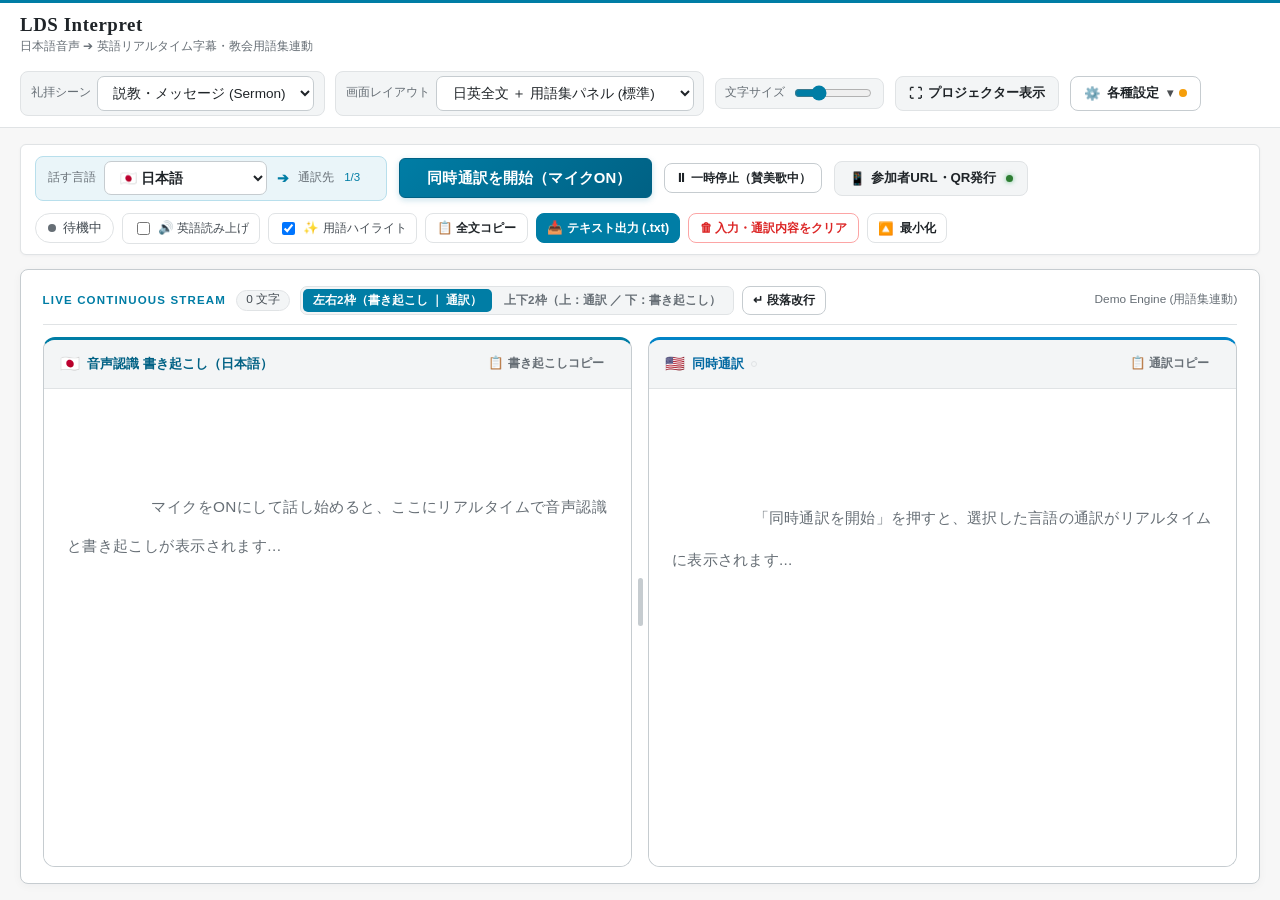
==== index.html @ e97f4a63 "Fix duplicate utterances, add hymn pause button, skip short fragments, and expand church speech corr" ====
<!DOCTYPE html>
<html lang="ja">
<head>
  <meta charset="UTF-8" />
  <meta name="viewport" content="width=device-width, initial-scale=1.0" />
  <title>LDS Interpret — 教会礼拝・説教 リアルタイム同時通訳システム</title>
  <link rel="stylesheet" href="./styles.css" />
  <script src="./mqtt.min.js"></script>
  <script src="./qr-generator.js"></script>
  <script type="importmap">
    {
      "imports": {
        "@google/genai": "https://esm.sh/@google/genai@2.3.0"
      }
    }
  </script>
</head>
<body data-theme="light" data-view-mode="split">
  <!-- トップヘッダー（プロジェクター全画面モード時は自動的に控えめ表示） -->
  <header class="app-header">
    <div class="brand-area">
      <div>
        <div class="brand-title-row">
          <h1 class="brand-title">LDS Interpret</h1>
        </div>
        <p class="brand-subtitle" id="brandSubtitle">日本語音声 ➔ 英語リアルタイム字幕・教会用語集連動</p>
      </div>
    </div>

    <!-- 礼拝シーン切替 & 表示モード切替 -->
    <div class="header-controls">
      <div class="control-group">
        <label for="sceneModeSelect" class="control-label">礼拝シーン</label>
        <select id="sceneModeSelect" class="select-input" title="礼拝の場面に応じた英語の文体・トーンを自動調整します">
          <option value="sermon">説教・メッセージ (Sermon)</option>
          <option value="prayer">祈祷・祝祷 (Prayer)</option>
          <option value="worship">礼拝司会・式次第 (Liturgy)</option>
          <option value="announcement">報告・交わり案内 (Notice)</option>
        </select>
      </div>

      <div class="control-group">
        <label for="viewModeSelect" class="control-label">画面レイアウト</label>
        <select id="viewModeSelect" class="select-input" title="プロジェクター投影用やオペレーター用の表示を切り替えます">
          <option value="split">日英全文 ＋ 用語集パネル (標準)</option>
          <option value="bilingual">日英全文 ワイド表示 (辞書を隠す)</option>
          <option value="english-only">英語字幕のみ特大 (投影用)</option>
        </select>
      </div>

      <div class="control-group font-scale-group">
        <label for="fontScaleRange" class="control-label">文字サイズ</label>
        <input type="range" id="fontScaleRange" min="0.85" max="1.9" step="0.05" value="1.15" />
      </div>

      <button type="button" id="projectorBtn" class="btn btn-secondary" title="プロジェクター・大型モニター向けに全画面字幕表示に切り替えます (ショートカット: Alt+P)">
        <span class="icon">⛶</span> プロジェクター表示
      </button>

      <div class="settings-dropdown-wrapper" id="settingsDropdownWrapper">
        <button type="button" id="openSettingsMenuBtn" class="btn btn-outline" aria-haspopup="true" aria-expanded="false" title="各種設定（テキスト出力・学習・API設定）を開きます">
          <span class="icon">⚙️</span> 各種設定 <span class="arrow-down">▾</span>
          <span id="apiStatusDot" class="status-dot status-demo" title="デモモード動作中（APIキー未設定）"></span>
        </button>
        <div id="settingsDropdownMenu" class="settings-dropdown-menu" hidden>
          <button type="button" id="menuExportTxtBtn" class="settings-menu-item">
            <span class="menu-item-icon">📥</span>
            <div class="menu-item-text">
              <span class="menu-item-title">テキスト出力 (.txt)</span>
              <span class="menu-item-desc">通訳の全履歴ログをダウンロード</span>
            </div>
          </button>
          <button type="button" id="menuFeedbackBtn" class="settings-menu-item">
            <span class="menu-item-icon">🧠</span>
            <div class="menu-item-text">
              <span class="menu-item-title">結果の修正・フィードバック学習</span>
              <span class="menu-item-desc">訳文の手直し・AIルール学習</span>
            </div>
            <span class="badge-count" id="activeFeedbackCount">0</span>
          </button>
          <button type="button" id="menuGlossaryBtn" class="settings-menu-item">
            <span class="menu-item-icon">📖</span>
            <div class="menu-item-text">
              <span class="menu-item-title">教会用語集（辞書）</span>
              <span class="menu-item-desc">用語の検索・追加・インポート管理</span>
            </div>
            <span class="badge-count" id="menuGlossaryCount">0</span>
          </button>
          <div class="settings-menu-divider"></div>
          <button type="button" id="menuApiSettingsBtn" class="settings-menu-item">
            <span class="menu-item-icon">⚙️</span>
            <div class="menu-item-text">
              <span class="menu-item-title">API設定</span>
              <span class="menu-item-desc">Gemini APIキー・モデル・教会設定</span>
            </div>
          </button>
        </div>
      </div>
    </div>
  </header>

  <!-- メインワークスペース -->
  <main class="workspace">
    <!-- 左/メインパネル: リアルタイム同時通訳スクリーン & マイク操作 -->
    <section class="interpreter-panel" aria-label="同時通訳ライブ画面">
      <!-- マイク・音声制御バー -->
      <div class="audio-control-bar">
        <div class="mic-primary-group">
          <div class="control-group lang-pair-group" aria-label="通訳言語の選択">
            <label for="sourceLangSelect" class="control-label">話す言語</label>
            <select id="sourceLangSelect" class="select-input select-lang" title="スピーカーが話す言語（音声認識の言語）を選択します">
              <option value="ja">🇯🇵 日本語</option>
              <option value="en">🇺🇸 英語 (English)</option>
              <option value="tl">🇵🇭 タガログ語</option>
              <option value="id">🇮🇩 インドネシア語</option>
            </select>

            <span class="lang-arrow" aria-hidden="true">➔</span>

            <span class="control-label">通訳先 <span class="badge-count" id="targetCountBadge" title="最大3言語まで同時に通訳できます">1/3</span></span>
            <div class="target-lang-chips" id="targetLangChips" role="group" aria-label="通訳先言語（最大3つ選択）">
              <!-- JSで動的生成 -->
            </div>
          </div>

          <button type="button" id="micToggleBtn" class="btn-mic" aria-pressed="false">
            <span class="mic-pulse-ring"></span>
            <span id="micBtnText">同時通訳を開始（マイクON）</span>
          </button>

          <button type="button" id="pauseMicBtn" class="btn btn-compact btn-outline" hidden title="賛美歌や聖餐の間、音声認識・翻訳を一時停止します">
            ⏸ 一時停止（賛美歌中）
          </button>

          <button type="button" id="openShareModalBtn" class="btn btn-secondary btn-share-live" title="参加者がスマホで自分の言語のリアルタイム字幕を読める閲覧URLとQRコードを発行します">
            <span class="icon">📱</span> 参加者URL・QR発行
            <span class="share-live-dot" id="shareLiveDot" title="配信準備完了"></span>
          </button>
        </div>

        <div class="audio-secondary-actions">
          <div class="live-status-indicator" id="liveStatusBadge">
            <span class="pulse-dot"></span>
            <span id="liveStatusText">待機中</span>
          </div>

          <label class="toggle-pill" title="通訳された文章を自動で音声読み上げします">
            <input type="checkbox" id="ttsToggleCheckbox" />
            <span id="ttsToggleLabelText">🔊 英語読み上げ</span>
          </label>

          <label class="toggle-pill" title="適用された教会用語を字幕内でハイライト表示します">
            <input type="checkbox" id="highlightTermsCheckbox" checked />
            <span>✨ 用語ハイライト</span>
          </label>

          <button type="button" id="copyAllLogBtn" class="btn btn-compact" title="スタートから終了までの通訳全文をクリップボードにコピーします">
            📋 全文コピー
          </button>
          <button type="button" id="exportLogBtn" class="btn btn-compact btn-primary" title="スタートから終了までの通訳結果をテキストファイル(.txt)として出力します">
            📥 テキスト出力 (.txt)
          </button>
          <button type="button" id="clearLogBtn" class="btn btn-compact btn-danger-outline" title="これまでの音声認識・入力・通訳内容をすべてクリアします">
            🗑 入力・通訳内容をクリア
          </button>
          <button type="button" id="toggleCompactModeBtn" class="btn btn-compact btn-toggle-compact" title="操作メニューを最小化し、通訳画面を縦いっぱいに広げます">
            <span id="compactBtnIcon">🔼</span> <span id="compactBtnText">最小化</span>
          </button>
        </div>
      </div>

      <!-- 通訳終了時に表示されるワンクリック出力＆フィードバック案内バー -->
      <div id="postSessionActionBanner" class="post-session-banner" hidden>
        <div class="post-session-banner-text">
          <strong>📄 通訳結果の出力・学習：</strong>
          <span>スタートから終了までの内容をテキスト出力したり、修正・フィードバックを今後の通訳に活かせます。</span>
        </div>
        <div class="post-session-banner-actions">
          <button type="button" id="bannerExportTxtBtn" class="btn btn-compact btn-primary">
            📥 テキストファイル(.txt)で出力
          </button>
          <button type="button" id="bannerOpenFeedbackBtn" class="btn btn-compact btn-secondary">
            📝 通訳結果の修正・フィードバックを入力
          </button>
          <button type="button" id="dismissBannerBtn" class="btn btn-compact btn-ghost" aria-label="案内を閉じる">
            ✕
          </button>
        </div>
      </div>

      <!-- メインの連続ライブ通訳ステージ（書き起こし1枠・英語通訳1枠に一連の文章としてリアルタイム追記） -->
      <div class="live-stage" id="liveStage" data-box-layout="horizontal">
        <div class="live-stage-header">
          <div class="stage-header-left">
            <span class="stage-tag">LIVE CONTINUOUS STREAM</span>
            <span class="history-count-badge" id="historyCountLabel">0 文字</span>
            <div class="stage-layout-actions">
              <div class="stream-layout-tabs" id="streamLayoutTabs" role="group" aria-label="2つの枠の配置切替">
                <button type="button" class="layout-tab active" data-layout="horizontal" title="左に書き起こし枠、右に通訳枠を並べて表示します">
                  左右2枠（書き起こし ｜ 通訳）
                </button>
                <button type="button" class="layout-tab" data-layout="vertical" title="上に英語通訳枠、下に日本語書き起こし枠を並べて表示します">
                  上下2枠（上：通訳 ／ 下：書き起こし）
                </button>
              </div>
              <button type="button" id="insertParagraphBtn" class="btn btn-compact btn-outline" title="書き起こしと通訳の文章に段落の改行を入れます">
                ↵ 段落改行
              </button>
            </div>
          </div>
          <div class="stage-header-right">
            <span class="stage-model-info" id="stageModelInfo">Demo Engine (用語集連動)</span>
            <button type="button" id="exitProjectorBtn" class="btn btn-compact exit-projector-only">
              ✕ 通常画面に戻る (Esc)
            </button>
          </div>
        </div>

        <!-- 書き起こし1枠 ＆ 通訳1枠 の2ボックスコンテナ -->
        <div class="two-boxes-workspace" id="twoBoxesWorkspace">
          <!-- 枠1: 音声認識 書き起こしボックス（1つの枠に一連の文章としてリアルタイム表示） -->
          <section class="single-stream-box box-ja" id="jaSingleBox" aria-label="音声認識の書き起こし枠">
            <div class="stream-box-header">
              <div class="box-title-wrap">
                <span class="box-flag" id="sourceBoxFlag">🇯🇵</span>
                <h3 class="box-title" id="sourceBoxTitle">音声認識 書き起こし（日本語）</h3>
              </div>
              <button type="button" id="copyJaOnlyBtn" class="btn btn-compact btn-ghost" title="書き起こした全文をコピーします">
                📋 書き起こしコピー
              </button>
            </div>

            <div class="single-box-scroll" id="jaScrollContainer">
              <div class="continuous-prose prose-ja" id="jaContinuousProse">
                <span id="jaPlaceholderText" class="prose-placeholder">
                  マイクをONにして話し始めると、ここにリアルタイムで音声認識と書き起こしが表示されます...
                </span>
                <span id="jaCommittedContainer"></span>
                <span id="jaLiveInterimSpan" class="ja-live-interim"></span>
              </div>
            </div>
          </section>

          <!-- ドラッグ＆ドロップで日本語枠・英語枠のサイズ比率を変更できるスプリッター -->
          <div
            class="box-splitter"
            id="boxSplitter"
            role="separator"
            aria-label="日本語枠と英語枠のサイズ調整バー"
            title="ドラッグして枠のサイズを変更できます（ダブルクリックで均等サイズにリセット）"
          >
            <span class="splitter-grip" aria-hidden="true"></span>
          </div>

          <!-- 枠2: 同時通訳ボックス（1つの枠に一連の文章としてリアルタイム表示） -->
          <section class="single-stream-box box-en" id="enSingleBox" aria-label="同時通訳枠">
            <div class="stream-box-header">
              <div class="box-title-wrap">
                <span class="box-flag" id="targetBoxFlag">🇺🇸</span>
                <h3 class="box-title" id="targetBoxTitle">同時通訳</h3>
                <div class="target-lang-tabs" id="targetLangTabs" role="tablist" aria-label="通訳言語タブ"></div>
              </div>
              <div class="box-header-actions">
                <div class="matched-terms-strip" id="latestMatchedTermsStrip"></div>
                <button type="button" id="copyEnOnlyBtn" class="btn btn-compact btn-ghost" title="通訳の全文をコピーします">
                  📋 通訳コピー
                </button>
              </div>
            </div>

            <div class="single-box-scroll" id="enScrollContainer" aria-live="polite" aria-atomic="false">
              <div class="continuous-prose prose-en" id="enContinuousProse">
                <span id="enPlaceholderText" class="prose-placeholder">
                  「同時通訳を開始」を押すと、選択した言語の通訳がリアルタイムに表示されます...
                </span>
                <div class="multi-target-streams" id="multiTargetStreams"></div>
              </div>
            </div>
          </section>
        </div>

        <!-- 過去の文章へスクロール中に表示される「最新へ戻る」フローティングボタン -->
        <button type="button" id="scrollToLatestBtn" class="btn-scroll-latest" hidden>
          ⬇ 最新の文章位置へ戻る（自動追従を再開）
        </button>
      </div>
    </section>
  </main>

  <!-- モーダル0: 教会用語集（辞書）管理ダイアログ (Modern Web Guidance 準拠: native <dialog closedby="any">) -->
  <dialog id="glossaryDialog" class="dialog-wide glossary-dialog" closedby="any" aria-labelledby="glossaryDialogTitle">
    <div class="dialog-card glossary-dialog-card">
      <div class="dialog-header">
        <div>
          <h2 id="glossaryDialogTitle">📖 教会用語集（辞書） <span class="badge-count" id="activeGlossaryCount">0</span></h2>
          <p class="sidebar-desc" style="margin-top: 0.25rem;">ONの用語に沿ってAIが通訳・音声認識補正を行います</p>
        </div>
        <button type="button" id="closeGlossaryDialogBtn" class="btn-icon-close" aria-label="閉じる">✕</button>
      </div>

      <div class="glossary-dialog-actions">
        <button type="button" id="openSermonExtractBtn" class="btn btn-secondary btn-compact" title="説教の日本語・英語原稿から用語候補を自動リストアップします">
          📄 原稿から抽出
        </button>
        <button type="button" id="addTermQuickBtn" class="btn btn-primary btn-compact">
          ＋ 用語追加
        </button>
      </div>

      <!-- 検索・カテゴリ絞り込み -->
      <div class="glossary-filter-bar">
        <input
          type="search"
          id="glossarySearchInput"
          class="text-input input-sm"
          placeholder="用語を検索（例：贖い、聖餐、Pastor...）"
          aria-label="教会用語を検索"
          autofocus
        />
        <div class="category-chips" id="categoryFilterChips" role="group" aria-label="カテゴリ絞り込み">
          <button type="button" class="chip active" data-cat="all">すべて</button>
          <button type="button" class="chip" data-cat="worship">礼拝・式次第</button>
          <button type="button" class="chip" data-cat="theology">神学・信仰</button>
          <button type="button" class="chip" data-cat="roles">教職・組織</button>
          <button type="button" class="chip" data-cat="life">祈り・生活</button>
          <button type="button" class="chip" data-cat="scripture">聖書</button>
          <button type="button" class="chip" data-cat="custom">独自登録</button>
        </div>
      </div>

      <!-- 用語リスト -->
      <div class="glossary-list glossary-dialog-list" id="glossaryListContainer"></div>

      <!-- 辞書インポート / エクスポート / リセット / GitHubバックアップ -->
      <div class="sidebar-footer glossary-dialog-footer">
        <div style="display: flex; gap: 0.4rem;">
          <button type="button" id="backupGlossaryGithubBtn" class="btn btn-compact btn-secondary" style="flex: 1;" title="現在の用語集をGitHubリポジトリ（glossary-backup.json）に保存します">
            ☁️ GitHub保存
          </button>
          <button type="button" id="restoreGlossaryGithubBtn" class="btn btn-compact btn-outline" style="flex: 1;" title="GitHubリポジトリ上のバックアップから用語集を復元します">
            ☁️ GitHub復元
          </button>
        </div>
        <div style="display: flex; gap: 0.4rem; align-items: center; justify-content: space-between;">
          <button type="button" id="exportGlossaryCsvBtn" class="btn btn-compact btn-outline" style="flex: 1;" title="用語集をCSV形式で書き出します（Excel等で編集可能）">
            CSV出力
          </button>
          <label class="btn btn-compact btn-outline file-upload-label" style="flex: 1;" title="CSVまたはJSONファイルから用語集を一括読み込みします">
            CSV読込
            <input type="file" id="importGlossaryFileInput" accept=".csv,.json" hidden />
          </label>
          <button type="button" id="resetGlossaryBtn" class="btn btn-compact btn-ghost" title="初期のプロテスタント教会用語集に戻します">
            初期値に戻す
          </button>
        </div>
      </div>
    </div>
  </dialog>

  <!-- モーダル1: 教会用語の追加・編集ダイアログ (Modern Web Guidance 準拠: native <dialog closedby="any">) -->
  <dialog id="termDialog" closedby="any" aria-labelledby="termDialogTitle">
    <form id="termForm" method="dialog" class="dialog-card">
      <div class="dialog-header">
        <h2 id="termDialogTitle">教会用語の登録・編集</h2>
        <button type="button" class="btn-icon-close" id="closeTermDialogBtn" aria-label="閉じる">✕</button>
      </div>

      <div class="dialog-body">
        <input type="hidden" id="termIdInput" />

        <div class="form-field">
          <label for="termJaInput">日本語の教会用語 <span class="req">*</span></label>
          <input
            type="text"
            id="termJaInput"
            class="text-input"
            placeholder="例：聖餐式、贖い、〇〇教会、〇〇牧師"
            required
            autofocus
          />
        </div>

        <div class="form-field">
          <label for="termEnInput">指定する英語訳 <span class="req">*</span></label>
          <input
            type="text"
            id="termEnInput"
            class="text-input"
            placeholder="例：Holy Communion / redemption / Grace Community Church"
            required
          />
          <small class="field-hint">この日本語が登場した際、必ずこの英語表現を使って通訳します。</small>
        </div>

        <div class="form-row-2col">
          <div class="form-field">
            <label for="termCategorySelect">カテゴリ</label>
            <select id="termCategorySelect" class="select-input">
              <option value="custom">教会独自・固有名詞</option>
              <option value="worship">礼拝・式次第</option>
              <option value="theology">神学・教理・信仰</option>
              <option value="roles">教職・教会組織</option>
              <option value="life">祈り・信仰生活</option>
              <option value="scripture">聖書・頻出表現</option>
            </select>
          </div>

          <div class="form-field">
            <label for="termReadingInput">よみがな（任意）</label>
            <input
              type="text"
              id="termReadingInput"
              class="text-input"
              placeholder="例：せいさんしき"
            />
          </div>
        </div>

        <div class="form-field">
          <label for="termVariantsInput">音声認識の誤変換補正ワード（カンマ区切り・任意）</label>
          <input
            type="text"
            id="termVariantsInput"
            class="text-input"
            placeholder="例：生産式, 清算式（マイクが誤変換しやすい同音異義語）"
          />
          <small class="field-hint">マイクが同音異義語として誤認識した際、自動的に上記の正しい教会用語へ置き換えます。</small>
        </div>

        <div class="form-field">
          <label for="termNoteInput">文脈・ニュアンス補足メモ（AIへの指示・任意）</label>
          <input
            type="text"
            id="termNoteInput"
            class="text-input"
            placeholder="例：礼拝終盤の祝福の祈り / 固有名詞としてそのまま使用"
          />
        </div>
      </div>

      <div class="dialog-footer">
        <button type="button" id="cancelTermDialogBtn" class="btn btn-ghost">キャンセル</button>
        <button type="submit" id="saveTermBtn" value="save" class="btn btn-primary">用語を保存する</button>
      </div>
    </form>
  </dialog>

  <!-- モーダル2: Gemini API・通訳エンジン設定ダイアログ -->
  <dialog id="settingsDialog" closedby="any" aria-labelledby="settingsDialogTitle">
    <form id="settingsForm" method="dialog" class="dialog-card">
      <div class="dialog-header">
        <h2 id="settingsDialogTitle">⚙ Gemini API・同時通訳環境設定</h2>
        <button type="button" class="btn-icon-close" id="closeSettingsDialogBtn" aria-label="閉じる">✕</button>
      </div>

      <div class="dialog-body">
        <div class="info-banner">
          <strong>💡 ご案内：</strong>
          Google AI Studio で取得した <strong>Gemini APIキー</strong> を設定すると、文脈と教会用語集を深く理解した高精度なAI同時通訳が有効になります（ブラウザのローカルにのみ保存され、外部サーバーへは送信されません）。
        </div>

        <div class="form-field">
          <label for="apiKeyInput">Gemini API キー</label>
          <div class="password-input-wrap">
            <input
              type="password"
              id="apiKeyInput"
              class="text-input"
              placeholder="AIzaSy..."
              autocomplete="off"
              autofocus
            />
            <button type="button" id="toggleApiKeyVisibilityBtn" class="btn btn-compact btn-outline">
              表示
            </button>
            <button type="button" id="testApiConnectionBtn" class="btn btn-compact btn-secondary">
              🔌 接続テスト
            </button>
          </div>
          <div id="apiTestResultBox" class="field-hint" style="margin-top: 0.25rem;"></div>
          <small class="field-hint">
            <a href="https://aistudio.google.com/apikey" target="_blank" rel="noopener noreferrer">Google AI Studio (aistudio.google.com/apikey)</a> から無料で発行できます。未入力の場合は用語集デモモードで動作します。
          </small>
        </div>

        <div class="form-field">
          <label for="geminiModelSelect">使用する Gemini モデル</label>
          <select id="geminiModelSelect" class="select-input">
            <option value="gemini-3.5-flash-lite">⚡ Gemini 3.5 Flash-Lite（最速・同時通訳に推奨）</option>
            <option value="gemini-3.8-flash">✨ Gemini 3.8 Flash（高精度・標準）</option>
            <option value="gemini-3.1-flash-lite">🚀 Gemini 3.1 Flash-Lite（超軽量・高速）</option>
          </select>
        </div>

        <div class="form-field">
          <label for="audioInputModeSelect">音声認識・通訳パイプライン方式</label>
          <select id="audioInputModeSelect" class="select-input">
            <option value="webspeech-gemini">標準（ブラウザ日本語音声認識 ＋ Gemini ストリーミング通訳・誤変換補正つき）</option>
            <option value="gemini-live">Gemini Live API 直接音声ストリーム (gemini-3.8-live WebSocket)</option>
          </select>
          <small class="field-hint">
            「標準」は日本語の認識途中経過も画面に表示され、同音異義語（「聖餐式」「贖い」等）を確実に補正してから通訳するため礼拝字幕に最適です。
          </small>
        </div>

        <div class="form-field">
          <label for="churchNameInput">教会名（任意・プロンプトに反映）</label>
          <input
            type="text"
            id="churchNameInput"
            class="text-input"
            placeholder="例：〇〇キリスト教会 / Grace Church"
          />
        </div>

        <div class="form-field">
          <label for="autoCommitLengthInput">句節の自動区切り文字数（小さいほど高速）</label>
          <input
            type="number"
            id="autoCommitLengthInput"
            class="text-input"
            min="15"
            max="120"
            value="26"
          />
          <small class="field-hint">読点や息継ぎごとに素早く通訳を開始する文字数目安です（初期値: 26文字）。</small>
        </div>

        <hr style="border: none; border-top: 1px solid var(--border-subtle); margin: 0.25rem 0;" />

        <div class="form-field">
          <label for="githubRepoInput">☁️ GitHub 辞書バックアップ先リポジトリ</label>
          <input
            type="text"
            id="githubRepoInput"
            class="text-input"
            placeholder="kmats1014/lds-interpret"
          />
          <small class="field-hint">「ユーザー名/リポジトリ名」形式で指定します（<code>glossary-backup.json</code> に保存・復元）。</small>
        </div>

        <div class="form-field">
          <label for="githubTokenInput">GitHub Personal Access Token（保存時のみ必要）</label>
          <div class="password-input-wrap">
            <input
              type="password"
              id="githubTokenInput"
              class="text-input"
              placeholder="github_pat_... または ghp_..."
              autocomplete="off"
            />
            <button type="button" id="toggleGithubTokenVisibilityBtn" class="btn btn-compact btn-outline">
              表示
            </button>
          </div>
          <small class="field-hint">※ 公開リポジトリからの「GitHub復元」はトークン不要です。「GitHub保存」を使う場合のみ <code>Contents: Read &amp; write</code> 権限のトークンを入力してください。</small>
        </div>
      </div>

      <div class="dialog-footer">
        <button type="button" id="cancelSettingsBtn" class="btn btn-ghost">キャンセル</button>
        <button type="submit" value="save" class="btn btn-primary">設定を保存する</button>
      </div>
    </form>
  </dialog>

  <!-- モーダル3: 通訳結果のテキスト出力・修正取り込み・フィードバック学習ダイアログ -->
  <dialog id="feedbackDialog" closedby="any" aria-labelledby="feedbackDialogTitle" class="dialog-wide">
    <div class="dialog-card">
      <div class="dialog-header">
        <h2 id="feedbackDialogTitle">📝 通訳結果の出力・修正取り込み・フィードバック学習</h2>
        <button type="button" class="btn-icon-close" id="closeFeedbackDialogBtn" aria-label="閉じる">✕</button>
      </div>

      <div class="dialog-body feedback-dialog-body">
        <!-- ステップ1: テキストファイル出力 & 修正済みテキストファイルの取り込み -->
        <section class="feedback-section">
          <div class="feedback-section-header">
            <h3>1. 通訳結果のテキスト出力（.txt）＆ 修正済みファイルの取り込み</h3>
            <p class="field-hint">
              スタートから終了までの通訳結果を <code>.txt</code> ファイルとして保存できます。出力したテキストファイル内の英語訳（<code>EN:</code> 行）や <code>[FEEDBACK]</code> 欄をメモ帳などで書き換えてから「📂 修正した .txt を取り込む」を押すと、修正内容から辞書登録と通訳ルールを自動学習します。
            </p>
          </div>
          <div class="feedback-file-actions">
            <button type="button" id="modalExportTxtBtn" class="btn btn-primary">
              📥 スタート〜終了までの通訳結果をテキスト出力 (.txt)
            </button>
            <label class="btn btn-secondary file-upload-label">
              📂 修正したテキストファイル (.txt) を取り込んで学習
              <input type="file" id="importEditedTxtInput" accept=".txt" hidden />
            </label>
          </div>
          <div id="feedbackStatusMessage" class="feedback-status-msg" hidden></div>
        </section>

        <!-- ステップ2: 通訳終了後のフィードバックをテキスト入力して今後の通訳に活かす -->
        <section class="feedback-section">
          <div class="feedback-section-header">
            <h3>2. 通訳へのフィードバックをテキスト入力して今後に活かす</h3>
            <p class="field-hint">
              今回の通訳結果に対する改善要望や訳語の指定を入力してください。AIが用語集への自動登録と、次回以降の通訳プロンプトへの反映を行います。
            </p>
          </div>
          <div class="feedback-input-group">
            <textarea
              id="sessionFeedbackTextarea"
              class="text-input feedback-textarea"
              rows="3"
              placeholder="例：&#10;・「兄弟姉妹」は「Brothers and sisters in Christ」と訳してほしい&#10;・一文をもう少し短く、聞き取りやすいシンプルな英語にしてほしい&#10;・「礼拝堂」は「sanctuary」に統一してほしい"
            ></textarea>
            <div class="feedback-submit-row" style="gap: 0.5rem;">
              <button type="button" id="clearFeedbackInputBtn" class="btn btn-outline btn-compact">
                🗑 入力内容をクリア
              </button>
              <button type="button" id="applyFeedbackTextBtn" class="btn btn-primary">
                ✨ このフィードバックを学習（辞書＆今後の通訳に反映）
              </button>
            </div>
          </div>
        </section>

        <!-- ステップ3: 画面上で通訳結果の英文を直接修正して学習させる -->
        <section class="feedback-section">
          <div class="feedback-section-header">
            <div>
              <h3>3. 今回の通訳結果を画面上で直接修正して学習させる</h3>
              <p class="field-hint">
                気になる英語訳を直接書き換えて「✅ 修正した通訳を反映・学習する」を押すと、画面の通訳文が更新されると同時に、修正前後の違いから用語や言い回しを学習します。
              </p>
            </div>
            <button type="button" id="applyEditedSegmentsBtn" class="btn btn-secondary btn-compact">
              ✅ 修正した通訳を反映・学習する
            </button>
          </div>
          <div id="editableSegmentsContainer" class="editable-segments-list"></div>
        </section>

        <!-- ステップ4: これまでに蓄積された「通訳改善ルール」と「修正お手本メモリ」 -->
        <section class="feedback-section">
          <div class="feedback-section-header">
            <div>
              <h3>4. 学習済みの通訳改善ルール・修正お手本メモリ（今後の通訳に常時適用）</h3>
              <p class="field-hint">
                フィードバックや修正から学習したルールです。今後の同時通訳で自動的に遵守されます。
              </p>
            </div>
            <button type="button" id="clearAllFeedbackMemoryBtn" class="btn btn-ghost btn-compact">
              すべて消去
            </button>
          </div>
          <div id="learnedRulesListContainer" class="learned-memory-list"></div>
        </section>
      </div>

      <div class="dialog-footer">
        <button type="button" id="closeFeedbackFooterBtn" class="btn btn-outline">閉じる</button>
      </div>
    </div>
  </dialog>

  <!-- モーダル4: 説教原稿（日本語・英語訳）からの辞書登録候補リストアップ＆一括登録ダイアログ -->
  <dialog id="sermonExtractDialog" closedby="any" aria-labelledby="sermonExtractDialogTitle" class="dialog-wide">
    <div class="dialog-card">
      <div class="dialog-header">
        <h2 id="sermonExtractDialogTitle">📄 説教原稿（日本語・英語訳）から辞書登録候補をリストアップ</h2>
        <button type="button" class="btn-icon-close" id="closeSermonExtractDialogBtn" aria-label="閉じる">✕</button>
      </div>

      <div class="dialog-body feedback-dialog-body">
        <div class="info-banner">
          <strong>💡 説教の対訳原稿から辞書を自動作成：</strong>
          過去の説教や当日予定している説教の「日本語の文章」と「英語訳の文章」を貼り付けて <strong>「🔍 辞書登録に必要な用語をリストアップ」</strong> を押すと、教会独自の言い回し・神学用語・聖書箇所・固有名詞を自動抽出して一覧表示します。
        </div>

        <div class="form-row-2col">
          <div class="form-field">
            <label for="sermonJaManuscriptInput">🇯🇵 日本語の説教文章 <span class="req">*</span></label>
            <textarea
              id="sermonJaManuscriptInput"
              class="text-input feedback-textarea"
              rows="6"
              placeholder="ここに日本語の説教原稿や段落を貼り付けてください..."
            ></textarea>
          </div>

          <div class="form-field">
            <label for="sermonEnManuscriptInput">🇺🇸 対応する英語訳の文章 <span class="req">*</span></label>
            <textarea
              id="sermonEnManuscriptInput"
              class="text-input feedback-textarea"
              rows="6"
              placeholder="Paste the corresponding English translation of the sermon here..."
            ></textarea>
          </div>
        </div>

        <div style="display: flex; justify-content: space-between; align-items: center; gap: 0.75rem; flex-wrap: wrap;">
          <div style="display: flex; gap: 0.5rem; flex-wrap: wrap;">
            <button type="button" id="fillSampleSermonPairBtn" class="btn btn-compact btn-outline">
              📋 サンプル対訳を入れて試す
            </button>
            <button type="button" id="clearSermonExtractInputsBtn" class="btn btn-compact btn-danger-outline">
              🗑 入力内容をクリア
            </button>
          </div>
          <button type="button" id="runSermonExtractBtn" class="btn btn-primary">
            🔍 辞書登録に必要な用語をリストアップ
          </button>
        </div>

        <div id="sermonExtractStatusMsg" class="feedback-status-msg" hidden></div>

        <!-- 抽出された候補リスト -->
        <section id="sermonCandidatesSection" class="feedback-section" hidden>
          <div class="feedback-section-header">
            <div>
              <h3>抽出された辞書登録候補リスト</h3>
              <p class="field-hint">
                登録したい用語にチェックを入れ（訳語の直接編集も可能）、「✅ チェックした用語を辞書に一括登録」を押してください。
              </p>
            </div>
            <button type="button" id="registerSelectedCandidatesBtn" class="btn btn-primary btn-compact">
              ✅ チェックした用語を辞書に一括登録
            </button>
          </div>
          <div id="sermonCandidatesListContainer" class="editable-segments-list" style="max-height: 290px;"></div>
        </section>
      </div>

      <div class="dialog-footer">
        <button type="button" id="closeSermonExtractFooterBtn" class="btn btn-outline">閉じる</button>
      </div>
    </div>
  </dialog>

  <!-- モーダル5: 参加者用リアルタイム字幕 URL・QRコード発行ダイアログ -->
  <dialog id="shareDialog" closedby="any" aria-labelledby="shareDialogTitle" class="dialog-wide">
    <div class="dialog-card">
      <div class="dialog-header">
        <div style="display: flex; align-items: center; gap: 0.6rem;">
          <span style="font-size: 1.35rem;">📱</span>
          <div>
            <h2 id="shareDialogTitle">参加者用 リアルタイム字幕 URL・QRコード</h2>
            <p class="field-hint" style="margin: 0.15rem 0 0;">
              会衆・信徒・ビジターがスマートフォンで各自の母国語のリアルタイム字幕を閲覧できます（アプリ不要）
            </p>
          </div>
        </div>
        <button type="button" class="btn-icon-close" id="closeShareDialogBtn" aria-label="閉じる">✕</button>
      </div>

      <div class="dialog-body share-dialog-body">
        <div class="share-status-strip">
          <div class="share-room-meta">
            <span class="share-live-badge"><span class="pulse-dot"></span> P2Pライブ配信中</span>
            <span class="share-room-id">配信ルーム: <strong id="shareRoomIdLabel">lds-live</strong></span>
            <span class="connected-peers-count" id="connectedPeersCountLabel">👥 接続中: 0人</span>
          </div>
          <div style="display: flex; gap: 0.4rem; flex-wrap: wrap;">
            <button type="button" id="editRoomBtn" class="btn btn-compact btn-outline" title="すでに共有したルームIDに合わせて指定します">
              ✏️ ルームIDを指定
            </button>
            <button type="button" id="regenerateRoomBtn" class="btn btn-compact btn-outline" title="新しいルームIDを再発行します">
              🔄 ルームIDを更新
            </button>
          </div>
        </div>

        <div class="share-cards-container" id="shareCardsContainer">
          <!-- JSで現在選択中の通訳言語ごとにQRコードとURLカードを描画 -->
        </div>

        <div class="info-banner" style="margin-top: 0.5rem;">
          💡 <strong>使い方：</strong>
          プロジェクターでQRコードを拡大表示するか、LINE・メール等でURLを共有してください。参加者がスマホで開くと、話された通訳字幕がリアルタイムに手元で流れます。
        </div>
      </div>

      <div class="dialog-footer">
        <button type="button" id="closeShareFooterBtn" class="btn btn-primary">閉じる</button>
      </div>
    </div>
  </dialog>

  <script type="module" src="./app.js"></script>
</body>
</html>
---- styles.css ----
/**
 * GraceInterpret — 同時通訳アプリ スタイルシート（ホワイト背景・高視認性ライトテーマ）
 * Modern Web Guidance 準拠 (<dialog> top-layer scroll containment, responsive layout)
 */

:root {
  --bg-base: #f7f7f7;
  --bg-surface: #ffffff;
  --bg-elevated: #f3f5f6;
  --bg-stage: #ffffff;
  --border-subtle: #e0e3e5;
  --border-strong: #c6ccd0;
  --border-accent: #7cc2d8;

  --text-primary: #1f2428;
  --text-secondary: #434b52;
  --text-muted: #666e75;

  --gold-accent: #007da5;
  --gold-soft: #eaf5f9;
  --primary-blue: #007da5;
  --primary-blue-hover: #006184;
  --primary-blue-deep: #004d68;
  --live-red: #c9302c;
  --live-green: #2e7d32;

  --subtitle-scale: 1.15;
  --radius-md: 6px;
  --radius-lg: 8px;
  --font-sans: -apple-system, BlinkMacSystemFont, "Hiragino Sans", "Hiragino Kaku Gothic ProN", "Yu Gothic", "Meiryo", sans-serif;
  --font-serif-jp: "Hiragino Mincho ProN", "Yu Mincho", "Georgia", "Times New Roman", serif;
  --font-en-serif: "Georgia", "Times New Roman", -apple-system, BlinkMacSystemFont, sans-serif;
}

*,
*::before,
*::after {
  box-sizing: border-box;
}

html,
body {
  margin: 0;
  padding: 0;
  height: 100%;
  background-color: var(--bg-base);
  color: var(--text-primary);
  font-family: var(--font-sans);
  -webkit-font-smoothing: antialiased;
}

body {
  display: flex;
  flex-direction: column;
  overflow: hidden;
}

/* ==========================================================================
   Header
   ========================================================================== */
.app-header {
  display: flex;
  align-items: center;
  justify-content: space-between;
  gap: 1rem;
  padding: 0.7rem 1.25rem;
  background: #ffffff;
  border-top: 3px solid var(--primary-blue);
  border-bottom: 1px solid var(--border-subtle);
  flex-shrink: 0;
  flex-wrap: wrap;
}

.brand-area {
  display: flex;
  align-items: center;
  gap: 0.75rem;
}

.brand-title-row {
  display: flex;
  align-items: center;
  gap: 0.6rem;
}

.brand-title {
  margin: 0;
  font-family: var(--font-serif-jp);
  font-size: 1.18rem;
  font-weight: 700;
  letter-spacing: 0.03em;
  color: var(--text-primary);
}

.brand-subtitle {
  margin: 0.1rem 0 0;
  font-size: 0.76rem;
  color: var(--text-muted);
}

.header-controls {
  display: flex;
  align-items: center;
  gap: 0.65rem;
  flex-wrap: wrap;
}

/* 各種設定ドロップダウンメニュー */
.settings-dropdown-wrapper {
  position: relative;
  display: inline-block;
}

.arrow-down {
  font-size: 0.72rem;
  margin-left: 0.15rem;
  opacity: 0.8;
}

.settings-dropdown-menu {
  position: absolute;
  top: calc(100% + 8px);
  right: 0;
  width: 290px;
  background: #ffffff;
  border: 1px solid var(--border-strong, #cbd5e1);
  border-radius: 12px;
  box-shadow: 0 12px 28px -4px rgba(15, 23, 42, 0.18), 0 4px 10px rgba(15, 23, 42, 0.08);
  padding: 0.45rem;
  z-index: 1000;
  display: flex;
  flex-direction: column;
  gap: 0.2rem;
  animation: dropdownFadeIn 0.16s ease-out;
}

@keyframes dropdownFadeIn {
  from {
    opacity: 0;
    transform: translateY(-6px);
  }
  to {
    opacity: 1;
    transform: translateY(0);
  }
}

.settings-dropdown-menu[hidden] {
  display: none !important;
}

.settings-menu-item {
  display: flex;
  align-items: center;
  gap: 0.75rem;
  width: 100%;
  padding: 0.65rem 0.75rem;
  border: none;
  background: transparent;
  border-radius: 8px;
  text-align: left;
  cursor: pointer;
  transition: background-color 0.15s ease;
  color: var(--text-primary, #0f172a);
}

.settings-menu-item:hover {
  background: #f1f5f9;
}

.settings-menu-item:active {
  background: #e2e8f0;
}

.menu-item-icon {
  font-size: 1.25rem;
  display: flex;
  align-items: center;
  justify-content: center;
  flex-shrink: 0;
  width: 28px;
  height: 28px;
}

.menu-item-text {
  flex: 1;
  min-width: 0;
  display: flex;
  flex-direction: column;
  gap: 0.1rem;
}

.menu-item-title {
  font-size: 0.85rem;
  font-weight: 600;
  color: #0f172a;
  line-height: 1.25;
}

.menu-item-desc {
  font-size: 0.72rem;
  color: #64748b;
  line-height: 1.2;
}

.settings-menu-divider {
  height: 1px;
  background: var(--border-subtle, #e2e8f0);
  margin: 0.3rem 0.25rem;
}

.control-group {
  display: flex;
  align-items: center;
  gap: 0.4rem;
  background: var(--bg-elevated);
  padding: 0.28rem 0.6rem;
  border-radius: 8px;
  border: 1px solid var(--border-subtle);
}

.control-label {
  font-size: 0.74rem;
  color: var(--text-muted);
  white-space: nowrap;
}

.lang-pair-group {
  background: #eaf5f9;
  border-color: #b8dfec;
  padding: 0.28rem 0.75rem;
  gap: 0.45rem;
}

.select-lang {
  font-weight: 600;
  padding: 0.34rem 0.55rem;
  font-size: 0.8rem;
  border-color: #7cc2d8;
}

.lang-arrow {
  color: var(--primary-blue);
  font-weight: 700;
  font-size: 0.85rem;
  margin: 0 0.15rem;
}

.target-lang-chips {
  display: inline-flex;
  align-items: center;
  gap: 0.32rem;
  flex-wrap: wrap;
}

.target-chip {
  display: inline-flex;
  align-items: center;
  gap: 0.25rem;
  padding: 0.22rem 0.55rem;
  font-size: 0.78rem;
  font-weight: 600;
  border-radius: 6px;
  background: #ffffff;
  border: 1px solid #7cc2d8;
  color: var(--text-secondary);
  cursor: pointer;
  user-select: none;
  transition: all 0.15s ease;
}

.target-chip:hover:not(:disabled) {
  background: #d4ebf2;
  border-color: var(--primary-blue);
}

.target-chip.active {
  background: var(--primary-blue);
  border-color: var(--primary-blue);
  color: #ffffff;
  box-shadow: 0 1px 4px rgba(0, 125, 165, 0.25);
}

.target-chip:disabled {
  opacity: 0.45;
  cursor: not-allowed;
  background: #f1f5f9;
  border-color: var(--border-subtle);
}

.btn-share-live {
  background: #f0fdf4;
  border-color: #86efac;
  color: #166534;
  font-weight: 600;
  position: relative;
}

.btn-share-live:hover {
  background: #dcfce7;
  border-color: #4ade80;
  color: #15803d;
}

.share-live-dot {
  width: 7px;
  height: 7px;
  border-radius: 50%;
  background: var(--live-green);
  box-shadow: 0 0 5px rgba(22, 163, 74, 0.6);
  display: inline-block;
  margin-left: 0.25rem;
}

.font-scale-group input[type="range"] {
  width: 78px;
  accent-color: var(--primary-blue);
  cursor: pointer;
}

/* ==========================================================================
   Main Workspace Layout & View Modes
   ========================================================================== */
.workspace {
  flex: 1;
  display: grid;
  grid-template-columns: minmax(0, 1fr);
  min-height: 0;
  overflow: hidden;
  background: var(--bg-base);
}

/* ビューモード切替 */
body[data-view-mode="english-only"] .manual-input-bar,
body[data-view-mode="english-only"] .box-ja,
body[data-view-mode="english-only"] .box-splitter,
body[data-view-mode="english-only"] .stream-layout-tabs {
  display: none !important;
}

body[data-view-mode="english-only"] .two-boxes-workspace {
  grid-template-columns: 1fr !important;
  grid-template-rows: 1fr !important;
}

/* プロジェクター全画面モード */
body.projector-mode .app-header,
body.projector-mode .audio-control-bar,
body.projector-mode .manual-input-bar {
  display: none !important;
}

body.projector-mode .interpreter-panel {
  padding: 1.25rem 2rem;
  background: #ffffff;
}

body.projector-mode .live-stage {
  flex: 1;
  display: flex;
  flex-direction: column;
  padding: 1.5rem 2.5rem;
  border-color: var(--border-strong);
}

body:not(.projector-mode) .exit-projector-only {
  display: none;
}

body.projector-mode .exit-projector-only {
  display: inline-flex;
}

/* ==========================================================================
   Compact (Minimized Controls) Mode
   同時通訳ON/OFFボタンと最小化トグルのみを残し、画面高さを最大化
   ========================================================================== */
body.compact-mode .app-header {
  display: none !important;
}

body.compact-mode .interpreter-panel {
  padding: 0.45rem 1.25rem 0.65rem;
  gap: 0.4rem;
}

body.compact-mode .audio-control-bar {
  padding: 0.3rem 0.6rem;
  background: transparent;
  border: none;
  justify-content: flex-start;
  gap: 0.65rem;
  min-height: auto;
}

body.compact-mode .mic-primary-group {
  gap: 0.65rem;
}

body.compact-mode .mic-primary-group > *:not(#micToggleBtn) {
  display: none !important;
}

body.compact-mode .audio-secondary-actions > *:not(#toggleCompactModeBtn) {
  display: none !important;
}

body.compact-mode .post-session-banner {
  display: none !important;
}

body.compact-mode #micToggleBtn {
  padding: 0.42rem 1.15rem;
  font-size: 0.88rem;
}

.btn-toggle-compact {
  background: #f1f5f9;
  border: 1px solid var(--border-strong);
  color: var(--text-primary);
  font-weight: 600;
  display: inline-flex;
  align-items: center;
  gap: 0.3rem;
  transition: all 0.15s ease;
}

.btn-toggle-compact:hover {
  background: #e2e8f0;
  border-color: #94a3b8;
}

body.compact-mode .btn-toggle-compact {
  background: #eaf5f9;
  border-color: var(--primary-blue);
  color: var(--primary-blue);
  padding: 0.42rem 0.85rem;
  box-shadow: 0 1px 4px rgba(0, 125, 165, 0.12);
}

/* ==========================================================================
   Interpreter Panel (Left / Center)
   ========================================================================== */
.interpreter-panel {
  display: flex;
  flex-direction: column;
  gap: 0.85rem;
  padding: 1rem 1.25rem;
  min-height: 0;
  overflow: hidden;
  background: var(--bg-base);
}

.audio-control-bar {
  display: flex;
  align-items: center;
  justify-content: space-between;
  gap: 0.75rem;
  padding: 0.65rem 0.9rem;
  background: var(--bg-surface);
  border: 1px solid var(--border-subtle);
  border-radius: var(--radius-md);
  box-shadow: 0 1px 3px rgba(31, 36, 40, 0.04);
  flex-wrap: wrap;
}

.mic-primary-group {
  display: flex;
  align-items: center;
  gap: 0.75rem;
  flex-wrap: wrap;
}

.btn-mic {
  position: relative;
  display: inline-flex;
  align-items: center;
  gap: 0.5rem;
  padding: 0.6rem 1.2rem;
  border-radius: var(--radius-md);
  border: 1px solid var(--primary-blue-hover);
  background: linear-gradient(135deg, #007da5, #006184);
  color: #ffffff;
  font-size: 0.93rem;
  font-weight: 700;
  letter-spacing: 0.01em;
  cursor: pointer;
  transition: transform 0.15s ease, box-shadow 0.2s ease, background 0.2s ease;
  box-shadow: 0 2px 6px rgba(0, 125, 165, 0.22);
}

.btn-mic:hover {
  transform: translateY(-1px);
  background: linear-gradient(135deg, #006d90, #00526f);
  box-shadow: 0 4px 10px rgba(0, 125, 165, 0.3);
}

.btn-mic[aria-pressed="true"] {
  background: linear-gradient(135deg, #c9302c, #a52420);
  border-color: rgba(201, 48, 44, 0.7);
  box-shadow: 0 2px 10px rgba(201, 48, 44, 0.28);
}

.live-status-indicator {
  display: inline-flex;
  align-items: center;
  gap: 0.45rem;
  font-size: 0.82rem;
  color: var(--text-secondary);
  padding: 0.3rem 0.7rem;
  border-radius: 999px;
  background: #ffffff;
  border: 1px solid var(--border-subtle);
}

.pulse-dot {
  width: 8px;
  height: 8px;
  border-radius: 50%;
  background: var(--text-muted);
}

.live-status-indicator.is-listening .pulse-dot {
  background: var(--live-red);
  box-shadow: 0 0 6px rgba(220, 38, 38, 0.55);
  animation: pulseAnim 1.2s infinite ease-in-out;
}

.live-status-indicator.is-translating .pulse-dot {
  background: var(--primary-blue);
  box-shadow: 0 0 6px rgba(0, 125, 165, 0.55);
  animation: pulseAnim 0.8s infinite ease-in-out;
}

@keyframes pulseAnim {
  0%, 100% { transform: scale(1); opacity: 1; }
  50% { transform: scale(1.35); opacity: 0.55; }
}

.audio-secondary-actions {
  display: flex;
  align-items: center;
  gap: 0.5rem;
  flex-wrap: wrap;
}

.demo-dropdown-wrap {
  display: flex;
  align-items: center;
  gap: 0.35rem;
}

/* ==========================================================================
   Live Continuous Stream Stage (All Sentences Preserved & Scrollable)
   ========================================================================== */
.live-stage {
  position: relative;
  flex: 1;
  min-height: 0;
  background: #ffffff;
  border: 1px solid var(--border-strong);
  border-radius: var(--radius-lg);
  padding: 1rem 1.35rem;
  display: flex;
  flex-direction: column;
  gap: 0.75rem;
  box-shadow: 0 2px 10px rgba(15, 23, 42, 0.04);
  overflow: hidden;
}

.live-stage-header {
  display: flex;
  align-items: center;
  justify-content: space-between;
  gap: 0.5rem;
  padding-bottom: 0.55rem;
  border-bottom: 1px solid var(--border-subtle);
  flex-shrink: 0;
}

.stage-header-left,
.stage-header-right {
  display: flex;
  align-items: center;
  gap: 0.65rem;
  flex-wrap: wrap;
}

.stage-tag {
  font-size: 0.72rem;
  font-weight: 700;
  letter-spacing: 0.1em;
  color: var(--primary-blue);
  text-transform: uppercase;
}

.history-count-badge {
  font-size: 0.74rem;
  padding: 0.12rem 0.55rem;
  border-radius: 999px;
  background: var(--bg-elevated);
  border: 1px solid var(--border-subtle);
  color: var(--text-secondary);
}

.stage-layout-actions {
  display: inline-flex;
  align-items: center;
  gap: 0.5rem;
  flex-wrap: nowrap;
}

#insertParagraphBtn {
  white-space: nowrap;
  flex-shrink: 0;
}

.stream-layout-tabs {
  display: inline-flex;
  background: var(--bg-elevated);
  border: 1px solid var(--border-subtle);
  border-radius: 7px;
  padding: 0.14rem;
  gap: 0.18rem;
}

.layout-tab {
  border: none;
  background: transparent;
  color: var(--text-muted);
  font-size: 0.73rem;
  font-weight: 600;
  padding: 0.24rem 0.6rem;
  border-radius: 5px;
  cursor: pointer;
  transition: background 0.15s ease, color 0.15s ease;
}

.layout-tab.active {
  background: var(--primary-blue);
  color: #ffffff;
}

.stage-model-info {
  font-size: 0.74rem;
  color: var(--text-muted);
}

/* ==========================================================================
   Two Continuous Stream Boxes (1 Box for Transcription, 1 Box for Interpretation)
   ========================================================================== */
.two-boxes-workspace {
  --ja-box-fr: 50fr;
  --en-box-fr: 50fr;
  flex: 1;
  min-height: 0;
  display: grid;
  grid-template-columns: minmax(150px, var(--ja-box-fr, 1fr)) 16px minmax(150px, var(--en-box-fr, 1fr));
  grid-template-rows: 1fr;
  gap: 0;
  overflow: hidden;
}

.live-stage[data-box-layout="vertical"] .two-boxes-workspace {
  grid-template-columns: 1fr;
  grid-template-rows: minmax(100px, var(--en-box-fr, 1.15fr)) 16px minmax(100px, var(--ja-box-fr, 0.85fr));
}

.live-stage[data-box-layout="vertical"] .box-en {
  order: 1;
}

.live-stage[data-box-layout="vertical"] .box-splitter {
  order: 2;
}

.live-stage[data-box-layout="vertical"] .box-ja {
  order: 3;
}

/* Draggable Resizer Splitter Handle */
.box-splitter {
  display: flex;
  align-items: center;
  justify-content: center;
  cursor: col-resize;
  user-select: none;
  touch-action: none;
  position: relative;
  z-index: 5;
  transition: background-color 0.15s ease;
  border-radius: 8px;
}

.live-stage[data-box-layout="vertical"] .box-splitter {
  cursor: row-resize;
}

.splitter-grip {
  width: 5px;
  height: 48px;
  border-radius: 999px;
  background: var(--border-strong);
  transition: background-color 0.15s ease, transform 0.15s ease, box-shadow 0.15s ease;
}

.live-stage[data-box-layout="vertical"] .splitter-grip {
  width: 48px;
  height: 5px;
}

.box-splitter:hover .splitter-grip,
.box-splitter.is-dragging .splitter-grip {
  background: var(--primary-blue);
  box-shadow: 0 0 0 3px rgba(0, 125, 165, 0.18);
  transform: scaleY(1.15);
}

.live-stage[data-box-layout="vertical"] .box-splitter:hover .splitter-grip,
.live-stage[data-box-layout="vertical"] .box-splitter.is-dragging .splitter-grip {
  transform: scaleX(1.15);
}

body.is-resizing-boxes,
body.is-resizing-boxes * {
  user-select: none !important;
}

.single-stream-box {
  display: flex;
  flex-direction: column;
  min-height: 0;
  background: #ffffff;
  border: 1px solid var(--border-strong);
  border-radius: 12px;
  overflow: hidden;
}

.box-ja {
  border-top: 3px solid #007da5;
}

.box-en {
  border-top: 3px solid #0284c7;
}

.stream-box-header {
  display: flex;
  align-items: center;
  justify-content: space-between;
  gap: 0.5rem;
  padding: 0.55rem 1rem;
  background: var(--bg-elevated);
  border-bottom: 1px solid var(--border-subtle);
  flex-shrink: 0;
  flex-wrap: wrap;
}

.box-title-wrap {
  display: flex;
  align-items: center;
  gap: 0.45rem;
}

.box-flag {
  font-size: 1rem;
}

.box-title {
  margin: 0;
  font-size: 0.84rem;
  font-weight: 700;
  color: var(--text-secondary);
}

.box-en .box-title {
  color: #0369a1;
}

.box-ja .box-title {
  color: #006184;
}

.target-lang-tabs {
  display: inline-flex;
  align-items: center;
  background: var(--bg-elevated);
  border: 1px solid var(--border-subtle);
  border-radius: 6px;
  padding: 0.12rem;
  gap: 0.15rem;
}

.target-tab {
  border: none;
  background: transparent;
  color: var(--text-muted);
  font-size: 0.72rem;
  font-weight: 600;
  padding: 0.2rem 0.5rem;
  border-radius: 4px;
  cursor: pointer;
  transition: background 0.15s ease, color 0.15s ease;
}

.target-tab.active {
  background: var(--primary-blue);
  color: #ffffff;
}

.multi-target-streams {
  display: flex;
  flex-direction: column;
  width: 100%;
}

/* 複数言語を同時に通訳出力する際：縦幅を均等分割し、高さを固定して維持。枠内で独立スクロール */
.single-stream-box.is-parallel-mode .single-box-scroll,
.box-en:has(.parallel-mode) .single-box-scroll {
  display: flex;
  flex-direction: column;
  overflow: hidden !important;
  padding: 0.65rem 0.85rem;
  height: 100%;
  min-height: 0;
}

.single-stream-box.is-parallel-mode .continuous-prose.prose-en,
.box-en:has(.parallel-mode) .continuous-prose.prose-en {
  display: flex;
  flex-direction: column;
  flex: 1;
  min-height: 0;
  height: 100%;
}

.multi-target-streams.parallel-mode {
  display: flex;
  flex-direction: column;
  gap: 0.65rem;
  width: 100%;
  flex: 1;
  min-height: 0;
  height: 100%;
}

.lang-stream-panel {
  display: none;
  flex-direction: column;
}

.lang-stream-panel.active {
  display: flex;
}

/* 各言語の表示枠：縦幅を均等に分割（2言語なら50%、3言語なら33%）し、長くなっても高さを固定維持 */
.parallel-mode .lang-stream-panel {
  display: flex !important;
  flex-direction: column;
  flex: 1 1 0;
  min-height: 0;
  height: 100%;
  background: #ffffff;
  border: 1.5px solid var(--border-subtle);
  border-radius: 10px;
  padding: 0.65rem 0.95rem;
  box-shadow: 0 1px 4px rgba(0, 0, 0, 0.04);
  overflow: hidden;
}

.parallel-panel-header {
  display: flex;
  align-items: center;
  justify-content: space-between;
  gap: 0.4rem;
  padding-bottom: 0.35rem;
  margin-bottom: 0.45rem;
  border-bottom: 1.5px solid var(--border-subtle);
  font-size: 0.84rem;
  font-weight: 700;
  color: #0369a1;
  flex-shrink: 0;
}

.parallel-panel-header .parallel-badge {
  font-size: 0.72rem;
  font-weight: 600;
  color: #0284c7;
  background: #e0f2fe;
  padding: 0.15rem 0.55rem;
  border-radius: 999px;
}

/* 各言語の枠内の文章エリア：通話時間が長くなってもこの中で独立スクロール */
.parallel-mode .lang-stream-panel .continuous-prose {
  flex: 1;
  min-height: 0;
  overflow-y: auto;
  overflow-x: hidden;
  scroll-behavior: smooth;
  padding-right: 0.35rem;
  font-size: calc(1.05rem * var(--subtitle-scale, 1));
  line-height: 1.7;
}

.parallel-mode .lang-stream-panel .continuous-prose::-webkit-scrollbar {
  width: 6px;
}
.parallel-mode .lang-stream-panel .continuous-prose::-webkit-scrollbar-thumb {
  background: #cbd5e1;
  border-radius: 999px;
}
.parallel-mode .lang-stream-panel .continuous-prose::-webkit-scrollbar-thumb:hover {
  background: #94a3b8;
}

/* プロジェクター表示モードでの均等分割＆固定高さスクロール最適化 */
body.projector-mode .single-stream-box.is-parallel-mode .single-box-scroll,
body.projector-mode .box-en:has(.parallel-mode) .single-box-scroll {
  padding: 0.85rem 1.4rem;
}

body.projector-mode .multi-target-streams.parallel-mode {
  gap: 0.9rem;
}

body.projector-mode .parallel-mode .lang-stream-panel {
  background: #f8fafc;
  border: 2px solid var(--border-strong);
  border-radius: 12px;
  padding: 0.85rem 1.35rem;
  box-shadow: 0 4px 14px rgba(0, 0, 0, 0.07);
}

body.projector-mode .parallel-panel-header {
  font-size: 1.15rem;
  padding-bottom: 0.45rem;
  margin-bottom: 0.55rem;
  border-bottom: 2px solid var(--border-strong);
}

body.projector-mode .parallel-panel-header .parallel-badge {
  font-size: 0.85rem;
  padding: 0.2rem 0.7rem;
}

body.projector-mode .parallel-mode .lang-stream-panel .continuous-prose {
  font-size: calc(1.32rem * var(--subtitle-scale, 1));
  line-height: 1.75;
}

/* ==========================================================================
   Share Dialog & QR Code Styles
   ========================================================================== */
.share-dialog-body {
  display: flex;
  flex-direction: column;
  gap: 0.9rem;
  max-height: 75vh;
}

.share-status-strip {
  display: flex;
  align-items: center;
  justify-content: space-between;
  padding: 0.65rem 0.95rem;
  background: #f0fdf4;
  border: 1px solid #bbf7d0;
  border-radius: 8px;
  font-size: 0.84rem;
  color: #166534;
  flex-wrap: wrap;
  gap: 0.6rem;
}

.share-room-meta {
  display: flex;
  align-items: center;
  gap: 0.75rem;
  flex-wrap: wrap;
}

.share-live-badge {
  display: inline-flex;
  align-items: center;
  gap: 0.35rem;
  font-weight: 700;
}

.connected-peers-count {
  font-size: 0.8rem;
  background: #dcfce7;
  padding: 0.15rem 0.5rem;
  border-radius: 999px;
  color: #15803d;
  font-weight: 600;
}

.share-cards-container {
  display: grid;
  grid-template-columns: repeat(auto-fit, minmax(230px, 1fr));
  gap: 0.9rem;
}

.share-card {
  border: 1px solid var(--border-strong);
  border-radius: 10px;
  padding: 0.95rem;
  background: #ffffff;
  display: flex;
  flex-direction: column;
  align-items: center;
  gap: 0.65rem;
  text-align: center;
  box-shadow: 0 2px 8px rgba(15, 23, 42, 0.04);
}

.share-card-header {
  font-weight: 700;
  font-size: 0.92rem;
  color: var(--text-primary);
  display: flex;
  align-items: center;
  gap: 0.35rem;
}

.share-qr-box {
  background: #ffffff;
  padding: 0.45rem;
  border: 1px solid var(--border-subtle);
  border-radius: 8px;
  width: 140px;
  height: 140px;
  display: flex;
  align-items: center;
  justify-content: center;
  box-shadow: 0 1px 4px rgba(0, 0, 0, 0.05);
}

.share-qr-box canvas,
.share-qr-box img {
  display: block;
  width: 140px !important;
  height: 140px !important;
  max-width: 140px;
  max-height: 140px;
  object-fit: contain;
  image-rendering: pixelated;
}

.share-card-actions {
  width: 100%;
  display: flex;
  flex-direction: column;
  gap: 0.4rem;
}

.share-url-input {
  width: 100%;
  font-size: 0.74rem;
  padding: 0.35rem 0.5rem;
  text-align: center;
  background: var(--bg-elevated);
}

.box-header-actions {
  display: flex;
  align-items: center;
  gap: 0.5rem;
  flex-wrap: wrap;
}

.single-box-scroll {
  flex: 1;
  min-height: 0;
  overflow-y: auto;
  padding: 1.25rem 1.45rem;
  scroll-behavior: smooth;
  background: #ffffff;
}

.continuous-prose {
  margin: 0;
  word-break: break-word;
  white-space: pre-wrap;
}

.prose-ja {
  font-size: calc(1.16rem * var(--subtitle-scale));
  line-height: 1.82;
  color: #1e293b;
  letter-spacing: 0.02em;
}

.prose-en {
  font-size: calc(1.36rem * var(--subtitle-scale));
  line-height: 1.68;
  font-weight: 600;
  color: #0f172a;
  letter-spacing: 0.01em;
}

.prose-placeholder {
  color: var(--text-muted);
  font-weight: 400;
  font-size: 0.96rem;
}

/* 現在マイクが認識している途中の日本語（確定文のすぐ後ろにインラインで繋がる） */
.ja-live-interim {
  color: #006184;
  background: #eaf5f9;
  border-bottom: 2px dashed #007da5;
  padding: 0.05em 0.2em;
  border-radius: 4px;
}

.ja-live-interim:empty {
  display: none;
}

/* 現在ストリーミング生成中の英語チャンク（確定英文のすぐ後ろにインラインで繋がる） */
.en-streaming-chunk {
  color: #0369a1;
  background: #f0f9ff;
  border-bottom: 2px solid #0284c7;
}

.en-committed-chunk {
  transition: color 0.3s ease;
}

/* 用語集でヒットした英語・日本語のハイライト */
.glossary-highlight {
  background: #fef9c3;
  color: #854d0e;
  padding: 0.04em 0.28em;
  border-radius: 5px;
  border-bottom: 2px solid #eab308;
}

body.hide-term-highlights .glossary-highlight {
  background: transparent;
  color: inherit;
  padding: 0;
  border-bottom: none;
}

.matched-terms-strip {
  display: flex;
  align-items: center;
  gap: 0.35rem;
  flex-wrap: wrap;
}

.matched-term-chip {
  font-size: 0.7rem;
  padding: 0.12rem 0.48rem;
  border-radius: 6px;
  background: #fef9c3;
  border: 1px solid #fde047;
  color: #854d0e;
}

/* 上にスクロールして過去文を読んでいる時に出るフローティング追従再開ボタン */
.btn-scroll-latest {
  position: absolute;
  bottom: 1.25rem;
  left: 50%;
  transform: translateX(-50%);
  padding: 0.45rem 1.05rem;
  border-radius: 999px;
  background: var(--primary-blue);
  color: #ffffff;
  font-size: 0.8rem;
  font-weight: 700;
  border: none;
  cursor: pointer;
  box-shadow: 0 4px 14px rgba(0, 125, 165, 0.3);
  z-index: 10;
}

/* ==========================================================================
   Manual Input Bar
   ========================================================================== */
.manual-input-bar {
  display: flex;
  gap: 0.55rem;
  flex-shrink: 0;
}

.manual-input-bar .text-input {
  flex: 1;
}

/* ==========================================================================
   Glossary Sidebar (Right Panel)
   ========================================================================== */
.glossary-sidebar {
  background: #ffffff;
  border-left: 1px solid var(--border-subtle);
  display: flex;
  flex-direction: column;
  min-height: 0;
  overflow: hidden;
}

.sidebar-header {
  display: flex;
  flex-direction: column;
  align-items: stretch;
  gap: 0.65rem;
  padding: 0.85rem 1rem;
  border-bottom: 1px solid var(--border-subtle);
  background: #ffffff;
}

.sidebar-header-actions {
  display: grid;
  grid-template-columns: 1fr 1fr;
  gap: 0.5rem;
}

.sidebar-header-actions .btn {
  width: 100%;
  justify-content: center;
}

.sidebar-title {
  margin: 0;
  font-size: 0.96rem;
  font-weight: 700;
  color: var(--text-primary);
}

.sidebar-desc {
  margin: 0.15rem 0 0;
  font-size: 0.73rem;
  color: var(--text-muted);
}

.glossary-filter-bar {
  padding: 0.65rem 0.9rem;
  border-bottom: 1px solid var(--border-subtle);
  display: flex;
  flex-direction: column;
  gap: 0.5rem;
  background: #ffffff;
}

.category-chips {
  display: flex;
  gap: 0.32rem;
  overflow-x: auto;
  padding-bottom: 0.15rem;
}

.chip {
  border: 1px solid var(--border-subtle);
  background: var(--bg-elevated);
  color: var(--text-secondary);
  font-size: 0.72rem;
  padding: 0.22rem 0.55rem;
  border-radius: 999px;
  cursor: pointer;
  white-space: nowrap;
}

.chip.active {
  background: var(--gold-soft);
  color: var(--primary-blue);
  border-color: var(--border-accent);
  font-weight: 600;
}

.glossary-list {
  flex: 1;
  overflow-y: auto;
  padding: 0.65rem 0.85rem;
  display: flex;
  flex-direction: column;
  gap: 0.45rem;
  background: #ffffff;
}

.glossary-item {
  display: flex;
  align-items: flex-start;
  justify-content: space-between;
  gap: 0.5rem;
  padding: 0.55rem 0.7rem;
  border-radius: 8px;
  background: #ffffff;
  border: 1px solid var(--border-subtle);
  transition: border-color 0.15s ease;
}

.glossary-item:hover {
  border-color: var(--border-strong);
}

.glossary-item.is-disabled {
  opacity: 0.48;
}

.glossary-item-main {
  flex: 1;
  min-width: 0;
}

.glossary-item-title-row {
  display: flex;
  align-items: center;
  gap: 0.45rem;
  flex-wrap: wrap;
}

.glossary-ja {
  font-weight: 700;
  font-size: 0.9rem;
  color: var(--text-primary);
}

.glossary-arrow {
  color: var(--text-muted);
  font-size: 0.8rem;
}

.glossary-en {
  font-weight: 600;
  font-size: 0.88rem;
  color: #006184;
}

.glossary-meta {
  margin-top: 0.2rem;
  display: flex;
  align-items: center;
  gap: 0.45rem;
  flex-wrap: wrap;
  font-size: 0.72rem;
  color: var(--text-muted);
}

.cat-tag {
  font-size: 0.68rem;
  padding: 0.08rem 0.4rem;
  border-radius: 4px;
  background: var(--bg-elevated);
  border: 1px solid var(--border-subtle);
  color: var(--text-secondary);
}

.glossary-item-actions {
  display: flex;
  align-items: center;
  gap: 0.25rem;
}

.sidebar-footer {
  padding: 0.65rem 0.9rem;
  border-top: 1px solid var(--border-subtle);
  display: flex;
  align-items: center;
  justify-content: space-between;
  gap: 0.4rem;
  background: #ffffff;
}

/* ==========================================================================
   Buttons, Inputs & Controls
   ========================================================================== */
.btn {
  display: inline-flex;
  align-items: center;
  justify-content: center;
  gap: 0.35rem;
  padding: 0.48rem 0.85rem;
  border-radius: 8px;
  font-size: 0.83rem;
  font-weight: 600;
  border: 1px solid var(--border-subtle);
  cursor: pointer;
  transition: background 0.15s ease, border-color 0.15s ease;
  color: var(--text-primary);
  background: #ffffff;
}

.btn:hover {
  background: var(--bg-elevated);
  border-color: var(--border-strong);
}

.btn-primary {
  background: var(--primary-blue);
  border-color: var(--primary-blue);
  color: #ffffff;
}

.btn-primary:hover {
  background: var(--primary-blue-hover);
  border-color: var(--primary-blue-hover);
}

.btn-secondary {
  background: var(--bg-elevated);
  border-color: var(--border-subtle);
}

.btn-secondary:hover {
  border-color: var(--border-strong);
}

.btn-outline {
  background: #ffffff;
  border-color: var(--border-strong);
}

.btn-outline:hover {
  background: var(--bg-elevated);
}

.btn-danger-outline {
  background: #ffffff;
  border-color: #fca5a5;
  color: #dc2626;
}

.btn-danger-outline:hover {
  background: #fef2f2;
  border-color: #ef4444;
  color: #b91c1c;
}

.btn-ghost {
  background: transparent;
  border-color: transparent;
  color: var(--text-muted);
}

.btn-ghost:hover {
  color: var(--text-primary);
  background: var(--bg-elevated);
  border-color: transparent;
}

.btn-compact {
  padding: 0.34rem 0.65rem;
  font-size: 0.78rem;
}

.text-input,
.select-input {
  background: #ffffff;
  color: var(--text-primary);
  border: 1px solid var(--border-strong);
  border-radius: 7px;
  padding: 0.48rem 0.7rem;
  font-size: 0.85rem;
  font-family: inherit;
}

.text-input:focus,
.select-input:focus {
  outline: 2px solid rgba(0, 125, 165, 0.35);
  border-color: var(--primary-blue);
}

.input-sm {
  padding: 0.38rem 0.6rem;
  font-size: 0.8rem;
}

.select-compact {
  padding: 0.32rem 0.55rem;
  font-size: 0.78rem;
}

.toggle-pill {
  display: inline-flex;
  align-items: center;
  gap: 0.32rem;
  font-size: 0.78rem;
  color: var(--text-secondary);
  padding: 0.3rem 0.6rem;
  border-radius: 7px;
  background: #ffffff;
  border: 1px solid var(--border-subtle);
  cursor: pointer;
  user-select: none;
}

.badge-count {
  background: var(--gold-soft);
  color: var(--primary-blue);
  padding: 0.05rem 0.42rem;
  border-radius: 999px;
  font-size: 0.72rem;
}

.status-dot {
  width: 8px;
  height: 8px;
  border-radius: 50%;
  display: inline-block;
}

.status-demo {
  background: #f59e0b;
}

.status-connected {
  background: var(--live-green);
  box-shadow: 0 0 6px rgba(22, 163, 74, 0.45);
}

.file-upload-label {
  cursor: pointer;
}

/* ==========================================================================
   Native <dialog> Modal Styles (Modern Web Guidance Mandatory Rules)
   ========================================================================== */
/* MANDATORY: stop scroll gestures inside modal or over backdrop from chaining to page */
dialog:modal {
  overscroll-behavior: contain;
  max-width: 540px;
  width: calc(100% - 2rem);
  background: #ffffff;
  color: var(--text-primary);
  border: 1px solid var(--border-strong);
  border-radius: var(--radius-lg);
  padding: 0;
  box-shadow: 0 20px 40px rgba(15, 23, 42, 0.18);
}

dialog::backdrop {
  overflow: hidden;
  overscroll-behavior: contain;
  background-color: rgba(15, 23, 42, 0.45);
  backdrop-filter: blur(2px);
}

.dialog-card {
  display: flex;
  flex-direction: column;
}

.dialog-header {
  display: flex;
  align-items: center;
  justify-content: space-between;
  padding: 1rem 1.25rem;
  border-bottom: 1px solid var(--border-subtle);
  background: #ffffff;
}

.dialog-header h2 {
  margin: 0;
  font-size: 1.05rem;
  color: var(--text-primary);
}

.btn-icon-close {
  background: transparent;
  border: none;
  color: var(--text-muted);
  font-size: 1.1rem;
  cursor: pointer;
  padding: 0.25rem 0.45rem;
  border-radius: 6px;
}

.btn-icon-close:hover {
  color: var(--text-primary);
  background: var(--bg-elevated);
}

.dialog-body {
  padding: 1.15rem 1.25rem;
  display: flex;
  flex-direction: column;
  gap: 0.9rem;
  max-height: 70vh;
  overflow-y: auto;
  background: #ffffff;
}

.form-field {
  display: flex;
  flex-direction: column;
  gap: 0.35rem;
}

.form-field label {
  font-size: 0.82rem;
  font-weight: 600;
  color: var(--text-secondary);
}

.req {
  color: #dc2626;
}

.field-hint {
  font-size: 0.74rem;
  color: var(--text-muted);
  line-height: 1.4;
}

.field-hint a {
  color: var(--primary-blue);
}

.form-row-2col {
  display: grid;
  grid-template-columns: 1fr 1fr;
  gap: 0.75rem;
}

.password-input-wrap {
  display: flex;
  gap: 0.45rem;
}

.password-input-wrap .text-input {
  flex: 1;
}

.info-banner {
  font-size: 0.8rem;
  line-height: 1.5;
  padding: 0.75rem 0.9rem;
  border-radius: 8px;
  background: #eaf5f9;
  border: 1px solid #b8dfec;
  color: #004d68;
}

.dialog-footer {
  display: flex;
  align-items: center;
  justify-content: flex-end;
  gap: 0.6rem;
  padding: 0.85rem 1.25rem;
  border-top: 1px solid var(--border-subtle);
  background: var(--bg-elevated);
}

/* ==========================================================================
   Post-Session Action Banner & Feedback / Correction Modal
   ========================================================================== */
.post-session-banner {
  display: flex;
  align-items: center;
  justify-content: space-between;
  gap: 0.75rem;
  padding: 0.6rem 1rem;
  background: #eaf5f9;
  border: 1px solid #b8dfec;
  border-radius: var(--radius-md);
  font-size: 0.82rem;
  color: #004d68;
  flex-wrap: wrap;
}

.post-session-banner[hidden] {
  display: none !important;
}

.post-session-banner-actions {
  display: flex;
  align-items: center;
  gap: 0.5rem;
  flex-wrap: wrap;
}

dialog.dialog-wide:modal {
  max-width: 780px;
}

dialog.glossary-dialog[open] {
  display: flex;
  flex-direction: column;
  max-height: 88vh;
  overflow: hidden;
}

.glossary-dialog-card {
  display: flex;
  flex-direction: column;
  min-height: 0;
  max-height: 88vh;
}

.glossary-dialog-actions {
  display: grid;
  grid-template-columns: 1fr 1fr;
  gap: 0.5rem;
  padding: 0.65rem 1.25rem;
  border-bottom: 1px solid var(--border-subtle);
  background: #ffffff;
}

.glossary-dialog-actions .btn {
  width: 100%;
  justify-content: center;
}

.glossary-dialog-list {
  flex: 1;
  min-height: 220px;
  overflow-y: auto;
  padding: 0.75rem 1.25rem;
}

.glossary-dialog-footer {
  display: flex;
  flex-direction: column;
  align-items: stretch;
  gap: 0.45rem;
  padding: 0.75rem 1.25rem;
  border-top: 1px solid var(--border-subtle);
  background: #f8fafc;
}

.feedback-dialog-body {
  max-height: 76vh;
  gap: 1.15rem;
}

.feedback-section {
  border: 1px solid var(--border-subtle);
  border-radius: 10px;
  padding: 0.9rem 1rem;
  background: #ffffff;
  display: flex;
  flex-direction: column;
  gap: 0.65rem;
}

.feedback-section-header {
  display: flex;
  align-items: flex-start;
  justify-content: space-between;
  gap: 0.75rem;
  flex-wrap: wrap;
}

.feedback-section-header h3 {
  margin: 0 0 0.25rem 0;
  font-size: 0.92rem;
  color: var(--text-primary);
}

.feedback-file-actions {
  display: flex;
  align-items: center;
  gap: 0.6rem;
  flex-wrap: wrap;
}

.feedback-status-msg {
  padding: 0.55rem 0.8rem;
  border-radius: 8px;
  font-size: 0.82rem;
  background: #f0fdf4;
  border: 1px solid #bbf7d0;
  color: #166534;
}

.feedback-status-msg.is-error {
  background: #fef2f2;
  border-color: #fecaca;
  color: #991b1b;
}

.feedback-input-group {
  display: flex;
  flex-direction: column;
  gap: 0.5rem;
}

.feedback-textarea {
  width: 100%;
  resize: vertical;
  line-height: 1.5;
}

.feedback-submit-row {
  display: flex;
  justify-content: flex-end;
}

.editable-segments-list {
  display: flex;
  flex-direction: column;
  gap: 0.55rem;
  max-height: 240px;
  overflow-y: auto;
  padding-right: 0.25rem;
}

.editable-seg-item {
  border: 1px solid var(--border-subtle);
  border-radius: 8px;
  padding: 0.6rem 0.75rem;
  background: var(--bg-elevated);
  display: flex;
  flex-direction: column;
  gap: 0.35rem;
}

.editable-seg-ja {
  font-size: 0.82rem;
  font-weight: 600;
  color: var(--text-secondary);
}

.editable-seg-en-input {
  width: 100%;
  font-size: 0.86rem;
}

.learned-memory-list {
  display: flex;
  flex-direction: column;
  gap: 0.45rem;
  max-height: 200px;
  overflow-y: auto;
}

.memory-item {
  display: flex;
  align-items: center;
  justify-content: space-between;
  gap: 0.5rem;
  padding: 0.48rem 0.7rem;
  border: 1px solid var(--border-subtle);
  border-radius: 7px;
  background: var(--bg-elevated);
  font-size: 0.8rem;
}

.memory-item-text {
  flex: 1;
  color: var(--text-primary);
}

.memory-tag {
  font-size: 0.68rem;
  font-weight: 700;
  padding: 0.1rem 0.42rem;
  border-radius: 4px;
  background: #eaf5f9;
  color: #006184;
  border: 1px solid #b8dfec;
  margin-right: 0.4rem;
}

/* レスポンシブ (タブレット・モバイル対応) */
@media (max-width: 960px) {
  body {
    overflow: auto;
  }
  .workspace {
    grid-template-columns: 1fr;
    overflow: visible;
  }
}
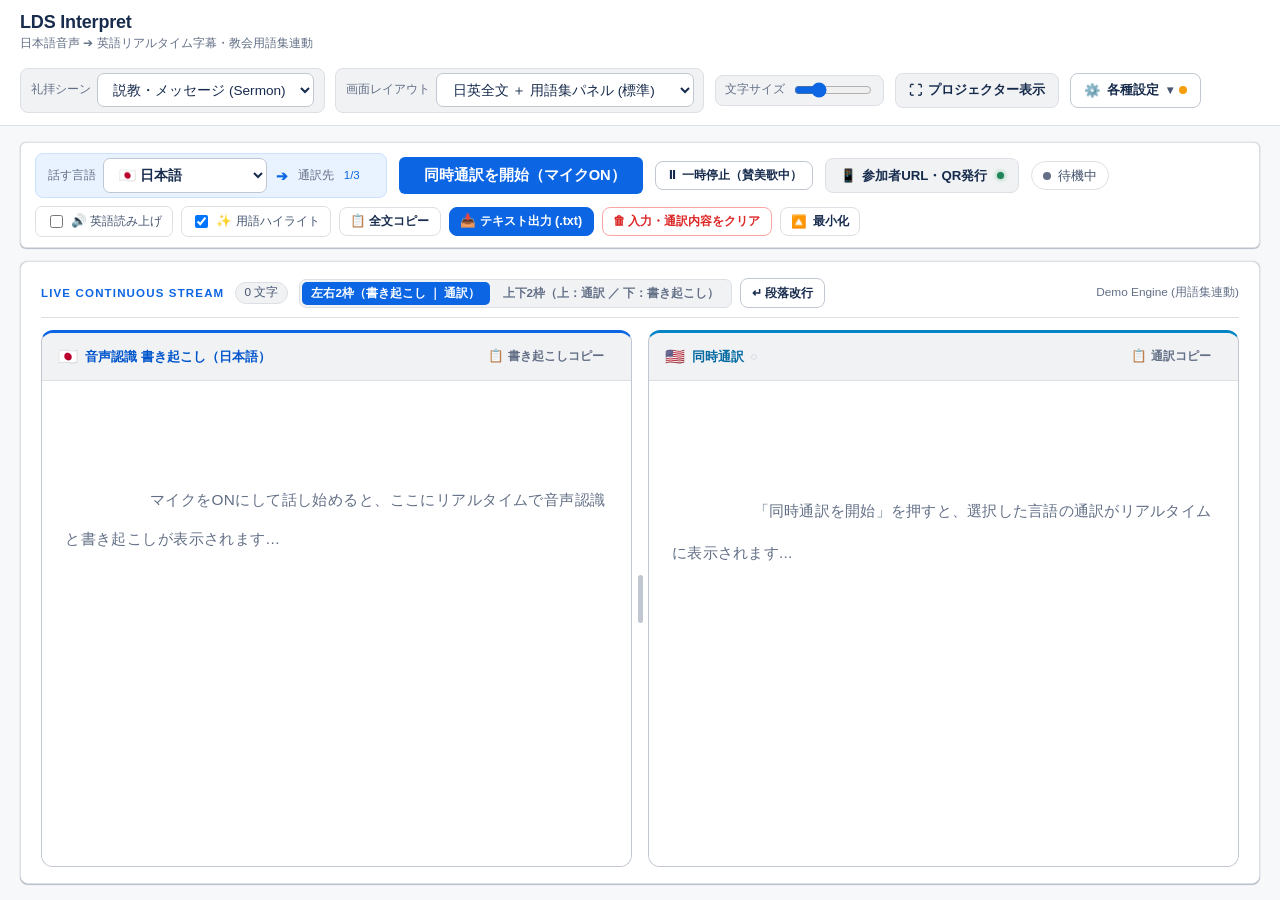
==== commit 139f963d: "Place status badge after share button and arrange audio controls in two rows" ====
--- a/index.html
+++ b/index.html
@@ -136,14 +136,14 @@
             <span class="icon">📱</span> 参加者URL・QR発行
             <span class="share-live-dot" id="shareLiveDot" title="配信準備完了"></span>
           </button>
-        </div>
-
-        <div class="audio-secondary-actions">
+
           <div class="live-status-indicator" id="liveStatusBadge">
             <span class="pulse-dot"></span>
             <span id="liveStatusText">待機中</span>
           </div>
-
+        </div>
+
+        <div class="audio-secondary-actions">
           <label class="toggle-pill" title="通訳された文章を自動で音声読み上げします">
             <input type="checkbox" id="ttsToggleCheckbox" />
             <span id="ttsToggleLabelText">🔊 英語読み上げ</span>
@@ -484,11 +484,36 @@
         </div>
 
         <div class="form-field">
-          <label for="geminiModelSelect">使用する Gemini モデル</label>
+          <label for="geminiModelSelect">使用する Gemini モデル（翻訳）</label>
           <select id="geminiModelSelect" class="select-input">
             <option value="gemini-3.5-flash-lite">⚡ Gemini 3.5 Flash-Lite（最速・同時通訳に推奨）</option>
             <option value="gemini-3.8-flash">✨ Gemini 3.8 Flash（高精度・標準）</option>
             <option value="gemini-3.1-flash-lite">🚀 Gemini 3.1 Flash-Lite（超軽量・高速）</option>
+          </select>
+        </div>
+
+        <div class="form-field">
+          <label for="ttsModelSelect">参加者向け AI 音声モデル（TTS）</label>
+          <select id="ttsModelSelect" class="select-input">
+            <option value="gemini-3.8-flash-lite-tts">⚡ Gemini 3.8 Flash-Lite TTS（高速・低コスト・推奨）</option>
+            <option value="gemini-3.8-flash-tts">🎙️ Gemini 3.8 Flash TTS（高音質・表現力重視）</option>
+          </select>
+          <small class="field-hint">
+            共有URL（参加者画面）で「AI音声を聞く」をONにした参加者がいる場合のみ音声を生成して配信します。
+          </small>
+        </div>
+
+        <div class="form-field">
+          <label for="ttsVoiceSelect">AI 音声の声質（ボイス）</label>
+          <select id="ttsVoiceSelect" class="select-input">
+            <option value="Kore">Kore（落ち着いた自然な声・推奨）</option>
+            <option value="Aoede">Aoede（明瞭で温かみのある声）</option>
+            <option value="Zephyr">Zephyr（軽やかで聞き取りやすい声）</option>
+            <option value="Leda">Leda（柔らかく穏やかな声）</option>
+            <option value="Charon">Charon（落ち着いた低めの男性声）</option>
+            <option value="Fenrir">Fenrir（力強く明瞭な男性声）</option>
+            <option value="Puck">Puck（親しみやすい声）</option>
+            <option value="Orus">Orus（安定したナレーション向け）</option>
           </select>
         </div>
 
--- a/styles.css
+++ b/styles.css
@@ -4,32 +4,62 @@
  */
 
 :root {
-  --bg-base: #f7f7f7;
-  --bg-surface: #ffffff;
-  --bg-elevated: #f3f5f6;
-  --bg-stage: #ffffff;
-  --border-subtle: #e0e3e5;
-  --border-strong: #c6ccd0;
-  --border-accent: #7cc2d8;
-
-  --text-primary: #1f2428;
-  --text-secondary: #434b52;
-  --text-muted: #666e75;
-
-  --gold-accent: #007da5;
-  --gold-soft: #eaf5f9;
-  --primary-blue: #007da5;
-  --primary-blue-hover: #006184;
-  --primary-blue-deep: #004d68;
-  --live-red: #c9302c;
-  --live-green: #2e7d32;
+  /* Atlassian Design System (ADS) Semantic Tokens */
+  --ds-surface: #ffffff;
+  --ds-surface-sunken: #f7f8f9;
+  --ds-surface-raised: #ffffff;
+  --ds-surface-overlay: #ffffff;
+  --ds-text: #172b4d;
+  --ds-text-subtle: #44546f;
+  --ds-text-subtlest: #626f86;
+  --ds-bg-neutral: #f1f2f4;
+  --ds-bg-neutral-hovered: #dcdfe4;
+  --ds-bg-brand-bold: #0c66e4;
+  --ds-bg-brand-bold-hovered: #0055cc;
+  --ds-bg-brand-subtlest: #e9f2ff;
+  --ds-bg-danger-bold: #ca3521;
+  --ds-bg-danger-bold-hovered: #ae2e24;
+  --ds-bg-success-bold: #1f845a;
+  --ds-border: #dcdfe4;
+  --ds-border-bold: #758195;
+  --ds-border-focused: #388bff;
+  --ds-shadow-raised: 0 1px 1px rgba(9, 30, 66, 0.25), 0 0 1px rgba(9, 30, 66, 0.31);
+  --ds-shadow-overlay: 0 8px 12px rgba(9, 30, 66, 0.15), 0 0 1px rgba(9, 30, 66, 0.31);
+  --ds-radius-small: 4px;
+  --ds-radius-medium: 6px;
+  --ds-radius-large: 8px;
+  --ds-radius-xlarge: 12px;
+  --ds-space-100: 8px;
+  --ds-space-200: 16px;
+  --ds-space-300: 24px;
+
+  /* App Token Mapping */
+  --bg-base: var(--ds-surface-sunken);
+  --bg-surface: var(--ds-surface);
+  --bg-elevated: var(--ds-bg-neutral);
+  --bg-stage: var(--ds-surface-raised);
+  --border-subtle: var(--ds-border);
+  --border-strong: #c1c7d0;
+  --border-accent: #579dff;
+
+  --text-primary: var(--ds-text);
+  --text-secondary: var(--ds-text-subtle);
+  --text-muted: var(--ds-text-subtlest);
+
+  --gold-accent: var(--ds-bg-brand-bold);
+  --gold-soft: var(--ds-bg-brand-subtlest);
+  --primary-blue: var(--ds-bg-brand-bold);
+  --primary-blue-hover: var(--ds-bg-brand-bold-hovered);
+  --primary-blue-deep: #09326c;
+  --live-red: var(--ds-bg-danger-bold);
+  --live-green: var(--ds-bg-success-bold);
 
   --subtitle-scale: 1.15;
-  --radius-md: 6px;
-  --radius-lg: 8px;
-  --font-sans: -apple-system, BlinkMacSystemFont, "Hiragino Sans", "Hiragino Kaku Gothic ProN", "Yu Gothic", "Meiryo", sans-serif;
-  --font-serif-jp: "Hiragino Mincho ProN", "Yu Mincho", "Georgia", "Times New Roman", serif;
-  --font-en-serif: "Georgia", "Times New Roman", -apple-system, BlinkMacSystemFont, sans-serif;
+  --radius-md: var(--ds-radius-medium);
+  --radius-lg: var(--ds-radius-large);
+  --font-sans: -apple-system, BlinkMacSystemFont, "Segoe UI", "Roboto", "Hiragino Sans", "Hiragino Kaku Gothic ProN", "Yu Gothic", sans-serif;
+  --font-serif-jp: var(--font-sans);
+  --font-en-serif: -apple-system, BlinkMacSystemFont, "Segoe UI", "Roboto", sans-serif;
 }
 
 *,
@@ -62,11 +92,10 @@
   display: flex;
   align-items: center;
   justify-content: space-between;
-  gap: 1rem;
-  padding: 0.7rem 1.25rem;
-  background: #ffffff;
-  border-top: 3px solid var(--primary-blue);
-  border-bottom: 1px solid var(--border-subtle);
+  gap: var(--ds-space-200);
+  padding: 12px 20px;
+  background: var(--ds-surface);
+  border-bottom: 1px solid var(--ds-border);
   flex-shrink: 0;
   flex-wrap: wrap;
 }
@@ -85,11 +114,11 @@
 
 .brand-title {
   margin: 0;
-  font-family: var(--font-serif-jp);
-  font-size: 1.18rem;
-  font-weight: 700;
-  letter-spacing: 0.03em;
-  color: var(--text-primary);
+  font-family: var(--font-sans);
+  font-size: 1.125rem;
+  font-weight: 600;
+  letter-spacing: -0.01em;
+  color: var(--ds-text);
 }
 
 .brand-subtitle {
@@ -226,8 +255,8 @@
 }
 
 .lang-pair-group {
-  background: #eaf5f9;
-  border-color: #b8dfec;
+  background: #e9f2ff;
+  border-color: #cce0ff;
   padding: 0.28rem 0.75rem;
   gap: 0.45rem;
 }
@@ -236,7 +265,7 @@
   font-weight: 600;
   padding: 0.34rem 0.55rem;
   font-size: 0.8rem;
-  border-color: #7cc2d8;
+  border-color: #579dff;
 }
 
 .lang-arrow {
@@ -262,7 +291,7 @@
   font-weight: 600;
   border-radius: 6px;
   background: #ffffff;
-  border: 1px solid #7cc2d8;
+  border: 1px solid #579dff;
   color: var(--text-secondary);
   cursor: pointer;
   user-select: none;
@@ -270,7 +299,7 @@
 }
 
 .target-chip:hover:not(:disabled) {
-  background: #d4ebf2;
+  background: #cce0ff;
   border-color: var(--primary-blue);
 }
 
@@ -278,7 +307,7 @@
   background: var(--primary-blue);
   border-color: var(--primary-blue);
   color: #ffffff;
-  box-shadow: 0 1px 4px rgba(0, 125, 165, 0.25);
+  box-shadow: 0 1px 4px rgba(12, 102, 228, 0.25);
 }
 
 .target-chip:disabled {
@@ -385,6 +414,8 @@
 }
 
 body.compact-mode .audio-control-bar {
+  flex-direction: row;
+  align-items: center;
   padding: 0.3rem 0.6rem;
   background: transparent;
   border: none;
@@ -431,11 +462,11 @@
 }
 
 body.compact-mode .btn-toggle-compact {
-  background: #eaf5f9;
+  background: #e9f2ff;
   border-color: var(--primary-blue);
   color: var(--primary-blue);
   padding: 0.42rem 0.85rem;
-  box-shadow: 0 1px 4px rgba(0, 125, 165, 0.12);
+  box-shadow: 0 1px 4px rgba(12, 102, 228, 0.12);
 }
 
 /* ==========================================================================
@@ -453,15 +484,14 @@
 
 .audio-control-bar {
   display: flex;
-  align-items: center;
-  justify-content: space-between;
-  gap: 0.75rem;
-  padding: 0.65rem 0.9rem;
+  flex-direction: column;
+  align-items: stretch;
+  gap: 8px;
+  padding: 10px 14px;
   background: var(--bg-surface);
   border: 1px solid var(--border-subtle);
   border-radius: var(--radius-md);
-  box-shadow: 0 1px 3px rgba(31, 36, 40, 0.04);
-  flex-wrap: wrap;
+  box-shadow: var(--ds-shadow-raised);
 }
 
 .mic-primary-group {
@@ -475,30 +505,32 @@
   position: relative;
   display: inline-flex;
   align-items: center;
-  gap: 0.5rem;
-  padding: 0.6rem 1.2rem;
-  border-radius: var(--radius-md);
-  border: 1px solid var(--primary-blue-hover);
-  background: linear-gradient(135deg, #007da5, #006184);
+  gap: 8px;
+  padding: 8px 16px;
+  border-radius: var(--ds-radius-medium);
+  border: 1px solid transparent;
+  background: var(--ds-bg-brand-bold);
   color: #ffffff;
-  font-size: 0.93rem;
-  font-weight: 700;
-  letter-spacing: 0.01em;
+  font-size: 0.92rem;
+  font-weight: 600;
+  letter-spacing: 0;
   cursor: pointer;
-  transition: transform 0.15s ease, box-shadow 0.2s ease, background 0.2s ease;
-  box-shadow: 0 2px 6px rgba(0, 125, 165, 0.22);
+  transition: background-color 0.15s ease, box-shadow 0.15s ease;
+  box-shadow: none;
 }
 
 .btn-mic:hover {
-  transform: translateY(-1px);
-  background: linear-gradient(135deg, #006d90, #00526f);
-  box-shadow: 0 4px 10px rgba(0, 125, 165, 0.3);
+  background: var(--ds-bg-brand-bold-hovered);
 }
 
 .btn-mic[aria-pressed="true"] {
-  background: linear-gradient(135deg, #c9302c, #a52420);
-  border-color: rgba(201, 48, 44, 0.7);
-  box-shadow: 0 2px 10px rgba(201, 48, 44, 0.28);
+  background: var(--ds-bg-danger-bold);
+  border-color: transparent;
+  box-shadow: none;
+}
+
+.btn-mic[aria-pressed="true"]:hover {
+  background: var(--ds-bg-danger-bold-hovered);
 }
 
 .live-status-indicator {
@@ -528,7 +560,7 @@
 
 .live-status-indicator.is-translating .pulse-dot {
   background: var(--primary-blue);
-  box-shadow: 0 0 6px rgba(0, 125, 165, 0.55);
+  box-shadow: 0 0 6px rgba(12, 102, 228, 0.55);
   animation: pulseAnim 0.8s infinite ease-in-out;
 }
 
@@ -557,14 +589,14 @@
   position: relative;
   flex: 1;
   min-height: 0;
-  background: #ffffff;
-  border: 1px solid var(--border-strong);
-  border-radius: var(--radius-lg);
-  padding: 1rem 1.35rem;
-  display: flex;
-  flex-direction: column;
-  gap: 0.75rem;
-  box-shadow: 0 2px 10px rgba(15, 23, 42, 0.04);
+  background: var(--ds-surface-raised);
+  border: 1px solid var(--ds-border);
+  border-radius: var(--ds-radius-large);
+  padding: 16px 20px;
+  display: flex;
+  flex-direction: column;
+  gap: 12px;
+  box-shadow: var(--ds-shadow-raised);
   overflow: hidden;
 }
 
@@ -712,7 +744,7 @@
 .box-splitter:hover .splitter-grip,
 .box-splitter.is-dragging .splitter-grip {
   background: var(--primary-blue);
-  box-shadow: 0 0 0 3px rgba(0, 125, 165, 0.18);
+  box-shadow: 0 0 0 3px rgba(12, 102, 228, 0.18);
   transform: scaleY(1.15);
 }
 
@@ -737,7 +769,7 @@
 }
 
 .box-ja {
-  border-top: 3px solid #007da5;
+  border-top: 3px solid #0c66e4;
 }
 
 .box-en {
@@ -778,7 +810,7 @@
 }
 
 .box-ja .box-title {
-  color: #006184;
+  color: #0055cc;
 }
 
 .target-lang-tabs {
@@ -1108,9 +1140,9 @@
 
 /* 現在マイクが認識している途中の日本語（確定文のすぐ後ろにインラインで繋がる） */
 .ja-live-interim {
-  color: #006184;
-  background: #eaf5f9;
-  border-bottom: 2px dashed #007da5;
+  color: #0055cc;
+  background: #e9f2ff;
+  border-bottom: 2px dashed #0c66e4;
   padding: 0.05em 0.2em;
   border-radius: 4px;
 }
@@ -1176,7 +1208,7 @@
   font-weight: 700;
   border: none;
   cursor: pointer;
-  box-shadow: 0 4px 14px rgba(0, 125, 165, 0.3);
+  box-shadow: 0 4px 14px rgba(12, 102, 228, 0.3);
   z-index: 10;
 }
 
@@ -1329,7 +1361,7 @@
 .glossary-en {
   font-weight: 600;
   font-size: 0.88rem;
-  color: #006184;
+  color: #0055cc;
 }
 
 .glossary-meta {
@@ -1462,7 +1494,7 @@
 
 .text-input:focus,
 .select-input:focus {
-  outline: 2px solid rgba(0, 125, 165, 0.35);
+  outline: 2px solid rgba(12, 102, 228, 0.35);
   border-color: var(--primary-blue);
 }
 
@@ -1526,12 +1558,12 @@
   overscroll-behavior: contain;
   max-width: 540px;
   width: calc(100% - 2rem);
-  background: #ffffff;
-  color: var(--text-primary);
-  border: 1px solid var(--border-strong);
-  border-radius: var(--radius-lg);
+  background: var(--ds-surface-overlay);
+  color: var(--ds-text);
+  border: 1px solid var(--ds-border);
+  border-radius: var(--ds-radius-xlarge);
   padding: 0;
-  box-shadow: 0 20px 40px rgba(15, 23, 42, 0.18);
+  box-shadow: var(--ds-shadow-overlay);
 }
 
 dialog::backdrop {
@@ -1632,9 +1664,9 @@
   line-height: 1.5;
   padding: 0.75rem 0.9rem;
   border-radius: 8px;
-  background: #eaf5f9;
-  border: 1px solid #b8dfec;
-  color: #004d68;
+  background: #e9f2ff;
+  border: 1px solid #cce0ff;
+  color: #09326c;
 }
 
 .dialog-footer {
@@ -1656,11 +1688,11 @@
   justify-content: space-between;
   gap: 0.75rem;
   padding: 0.6rem 1rem;
-  background: #eaf5f9;
-  border: 1px solid #b8dfec;
+  background: #e9f2ff;
+  border: 1px solid #cce0ff;
   border-radius: var(--radius-md);
   font-size: 0.82rem;
-  color: #004d68;
+  color: #09326c;
   flex-wrap: wrap;
 }
 
@@ -1852,9 +1884,9 @@
   font-weight: 700;
   padding: 0.1rem 0.42rem;
   border-radius: 4px;
-  background: #eaf5f9;
-  color: #006184;
-  border: 1px solid #b8dfec;
+  background: #e9f2ff;
+  color: #0055cc;
+  border: 1px solid #cce0ff;
   margin-right: 0.4rem;
 }
 
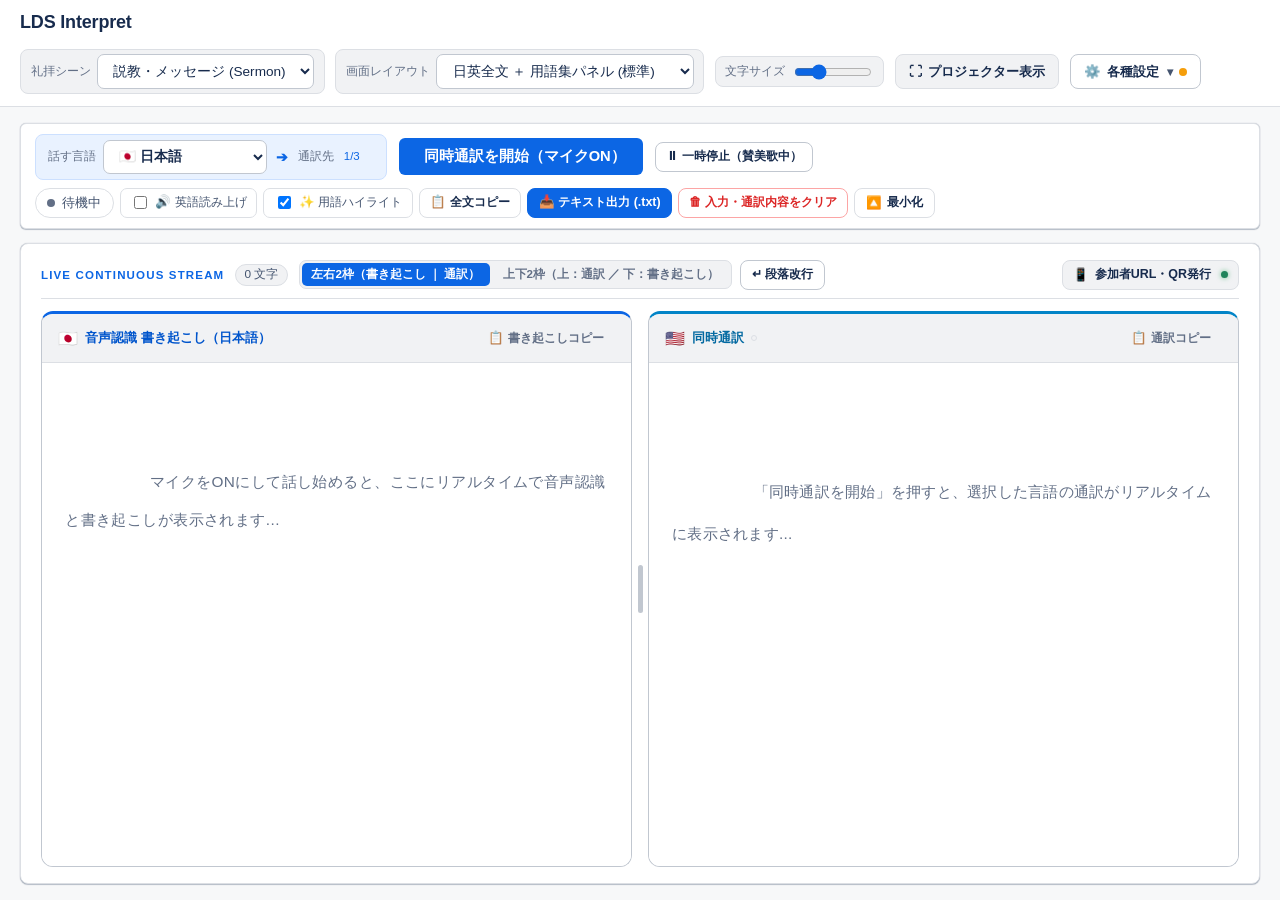
==== commit 2484c1e9: "Remove subtitle/model text, move share button to stage header, and keep secondary actions in one row" ====
--- a/index.html
+++ b/index.html
@@ -23,7 +23,6 @@
         <div class="brand-title-row">
           <h1 class="brand-title">LDS Interpret</h1>
         </div>
-        <p class="brand-subtitle" id="brandSubtitle">日本語音声 ➔ 英語リアルタイム字幕・教会用語集連動</p>
       </div>
     </div>
 
@@ -131,19 +130,14 @@
           <button type="button" id="pauseMicBtn" class="btn btn-compact btn-outline" hidden title="賛美歌や聖餐の間、音声認識・翻訳を一時停止します">
             ⏸ 一時停止（賛美歌中）
           </button>
-
-          <button type="button" id="openShareModalBtn" class="btn btn-secondary btn-share-live" title="参加者がスマホで自分の言語のリアルタイム字幕を読める閲覧URLとQRコードを発行します">
-            <span class="icon">📱</span> 参加者URL・QR発行
-            <span class="share-live-dot" id="shareLiveDot" title="配信準備完了"></span>
-          </button>
-
+        </div>
+
+        <div class="audio-secondary-actions">
           <div class="live-status-indicator" id="liveStatusBadge">
             <span class="pulse-dot"></span>
             <span id="liveStatusText">待機中</span>
           </div>
-        </div>
-
-        <div class="audio-secondary-actions">
+
           <label class="toggle-pill" title="通訳された文章を自動で音声読み上げします">
             <input type="checkbox" id="ttsToggleCheckbox" />
             <span id="ttsToggleLabelText">🔊 英語読み上げ</span>
@@ -209,7 +203,10 @@
             </div>
           </div>
           <div class="stage-header-right">
-            <span class="stage-model-info" id="stageModelInfo">Demo Engine (用語集連動)</span>
+            <button type="button" id="openShareModalBtn" class="btn btn-compact btn-secondary btn-share-live" title="参加者がスマホで自分の言語のリアルタイム字幕を読める閲覧URLとQRコードを発行します">
+              <span class="icon">📱</span> 参加者URL・QR発行
+              <span class="share-live-dot" id="shareLiveDot" title="配信準備完了"></span>
+            </button>
             <button type="button" id="exitProjectorBtn" class="btn btn-compact exit-projector-only">
               ✕ 通常画面に戻る (Esc)
             </button>
--- a/styles.css
+++ b/styles.css
@@ -572,8 +572,19 @@
 .audio-secondary-actions {
   display: flex;
   align-items: center;
-  gap: 0.5rem;
-  flex-wrap: wrap;
+  gap: 6px;
+  flex-wrap: nowrap;
+  overflow-x: auto;
+  scrollbar-width: none;
+}
+
+.audio-secondary-actions::-webkit-scrollbar {
+  display: none;
+}
+
+.audio-secondary-actions > * {
+  flex-shrink: 0;
+  white-space: nowrap;
 }
 
 .demo-dropdown-wrap {
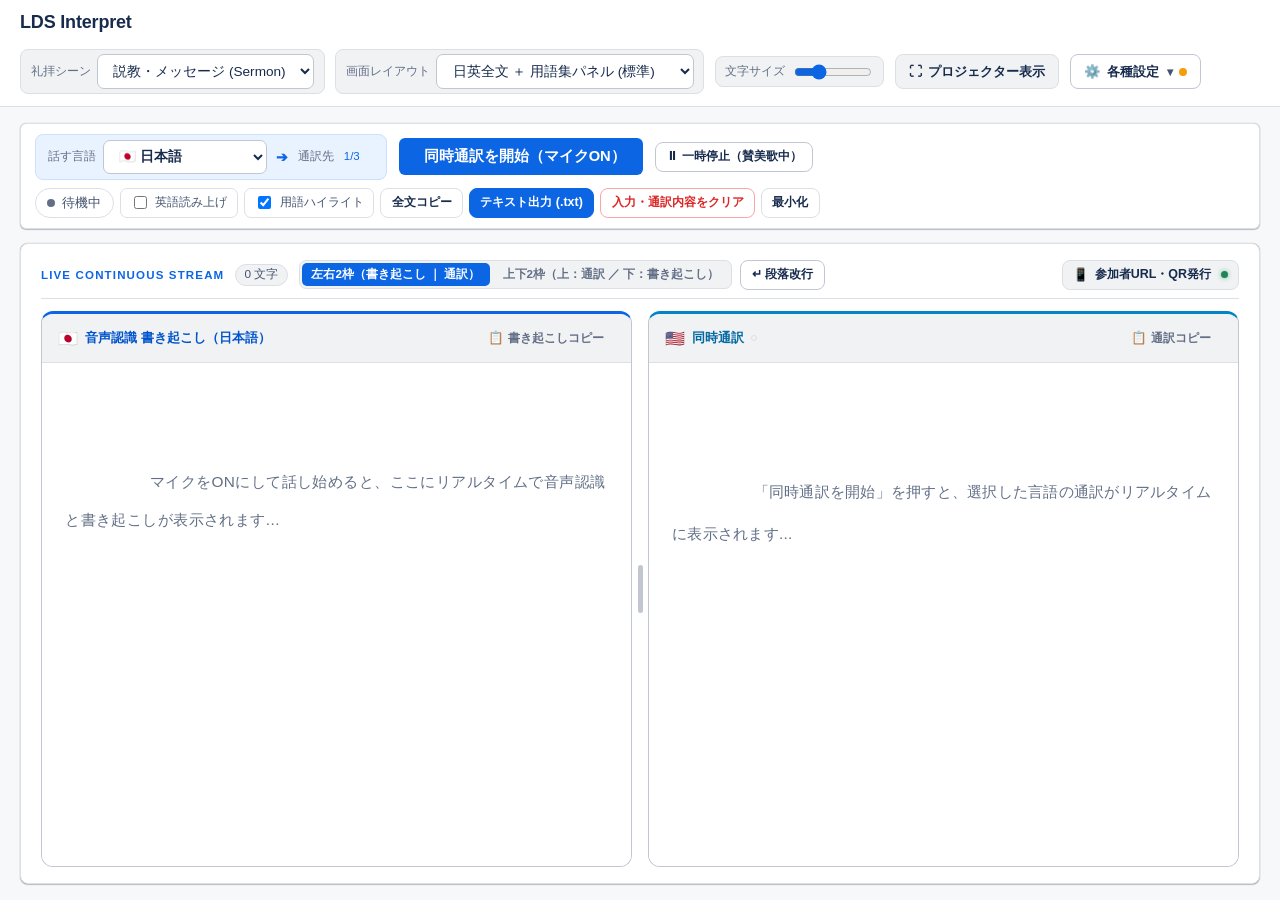
==== commit 635e6096: "Equalize target language chip widths and remove icons from secondary action buttons" ====
--- a/index.html
+++ b/index.html
@@ -140,25 +140,25 @@
 
           <label class="toggle-pill" title="通訳された文章を自動で音声読み上げします">
             <input type="checkbox" id="ttsToggleCheckbox" />
-            <span id="ttsToggleLabelText">🔊 英語読み上げ</span>
+            <span id="ttsToggleLabelText">英語読み上げ</span>
           </label>
 
           <label class="toggle-pill" title="適用された教会用語を字幕内でハイライト表示します">
             <input type="checkbox" id="highlightTermsCheckbox" checked />
-            <span>✨ 用語ハイライト</span>
+            <span>用語ハイライト</span>
           </label>
 
           <button type="button" id="copyAllLogBtn" class="btn btn-compact" title="スタートから終了までの通訳全文をクリップボードにコピーします">
-            📋 全文コピー
+            全文コピー
           </button>
           <button type="button" id="exportLogBtn" class="btn btn-compact btn-primary" title="スタートから終了までの通訳結果をテキストファイル(.txt)として出力します">
-            📥 テキスト出力 (.txt)
+            テキスト出力 (.txt)
           </button>
           <button type="button" id="clearLogBtn" class="btn btn-compact btn-danger-outline" title="これまでの音声認識・入力・通訳内容をすべてクリアします">
-            🗑 入力・通訳内容をクリア
+            入力・通訳内容をクリア
           </button>
           <button type="button" id="toggleCompactModeBtn" class="btn btn-compact btn-toggle-compact" title="操作メニューを最小化し、通訳画面を縦いっぱいに広げます">
-            <span id="compactBtnIcon">🔼</span> <span id="compactBtnText">最小化</span>
+            <span id="compactBtnText">最小化</span>
           </button>
         </div>
       </div>
--- a/styles.css
+++ b/styles.css
@@ -276,15 +276,19 @@
 }
 
 .target-lang-chips {
-  display: inline-flex;
+  display: inline-grid;
+  grid-auto-flow: column;
+  grid-auto-columns: 1fr;
   align-items: center;
   gap: 0.32rem;
-  flex-wrap: wrap;
 }
 
 .target-chip {
   display: inline-flex;
   align-items: center;
+  justify-content: center;
+  width: 100%;
+  white-space: nowrap;
   gap: 0.25rem;
   padding: 0.22rem 0.55rem;
   font-size: 0.78rem;
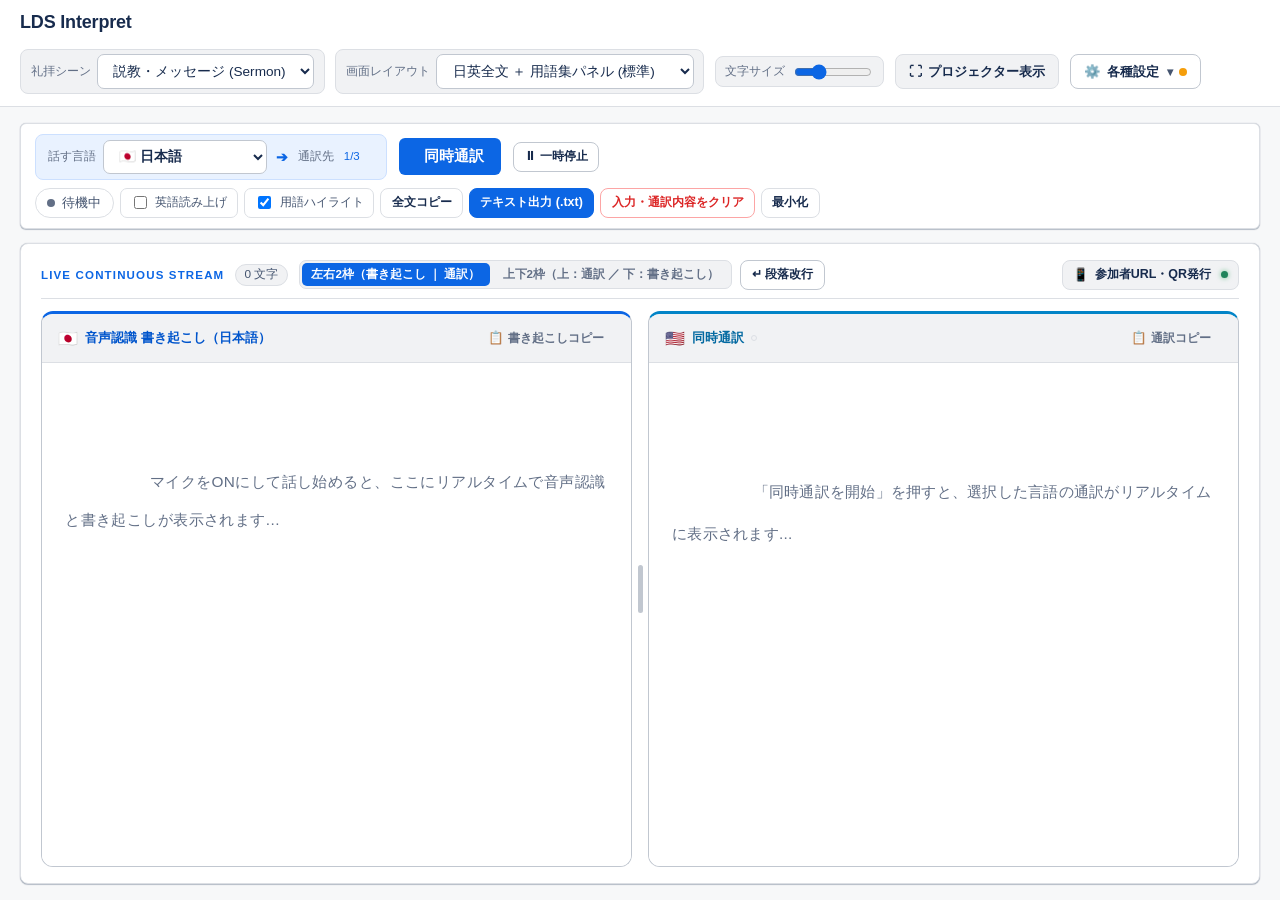
==== commit 86202ef9: "Simplify mic button label and keep pause button visible beside it" ====
--- a/index.html
+++ b/index.html
@@ -124,11 +124,11 @@
 
           <button type="button" id="micToggleBtn" class="btn-mic" aria-pressed="false">
             <span class="mic-pulse-ring"></span>
-            <span id="micBtnText">同時通訳を開始（マイクON）</span>
-          </button>
-
-          <button type="button" id="pauseMicBtn" class="btn btn-compact btn-outline" hidden title="賛美歌や聖餐の間、音声認識・翻訳を一時停止します">
-            ⏸ 一時停止（賛美歌中）
+            <span id="micBtnText">同時通訳</span>
+          </button>
+
+          <button type="button" id="pauseMicBtn" class="btn btn-compact btn-outline" disabled title="音声認識・翻訳を一時停止します">
+            ⏸ 一時停止
           </button>
         </div>
 
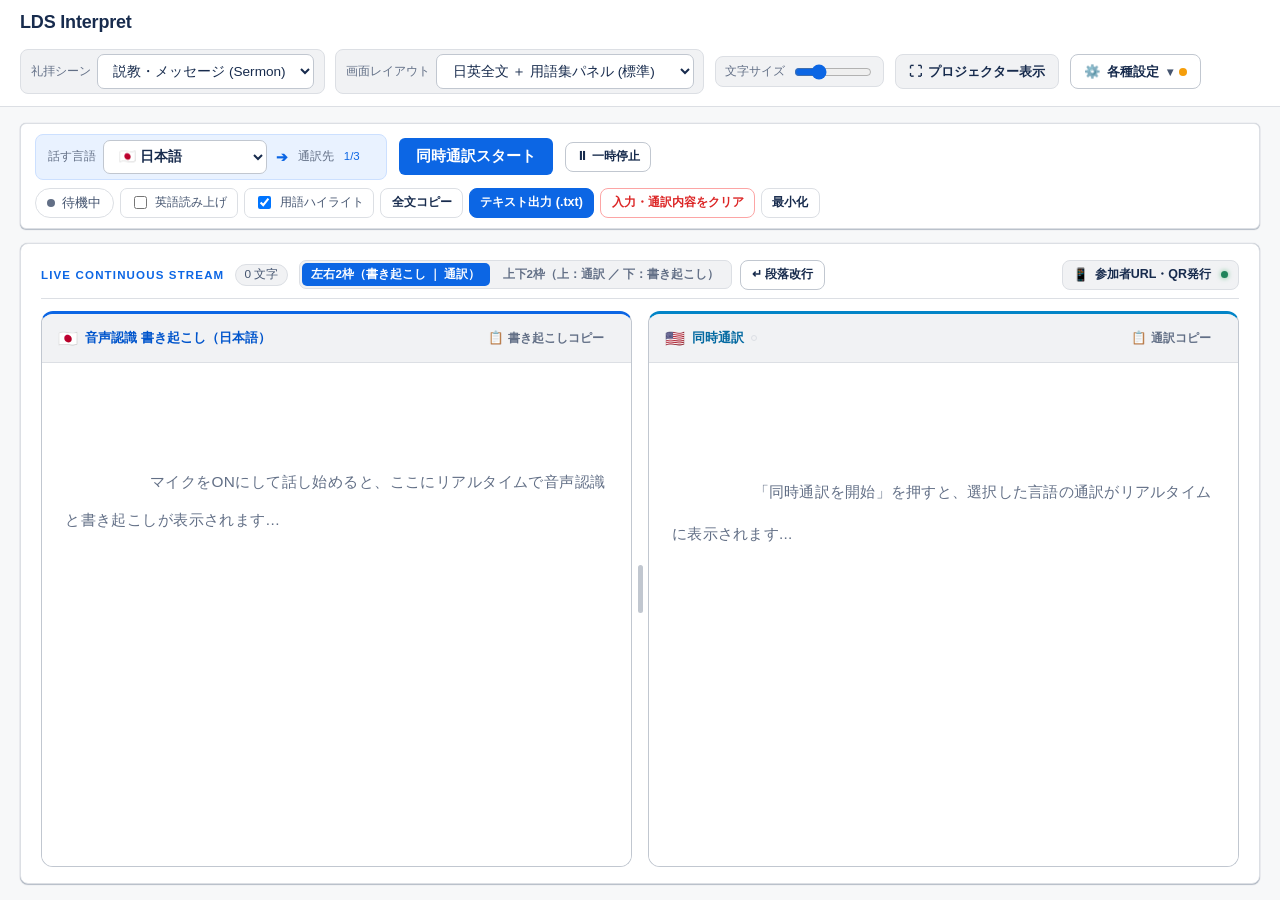
==== commit 81f256c8: "Rename start button to 同時通訳スタート and center text inside button" ====
--- a/index.html
+++ b/index.html
@@ -123,8 +123,7 @@
           </div>
 
           <button type="button" id="micToggleBtn" class="btn-mic" aria-pressed="false">
-            <span class="mic-pulse-ring"></span>
-            <span id="micBtnText">同時通訳</span>
+            <span id="micBtnText">同時通訳スタート</span>
           </button>
 
           <button type="button" id="pauseMicBtn" class="btn btn-compact btn-outline" disabled title="音声認識・翻訳を一時停止します">
--- a/styles.css
+++ b/styles.css
@@ -509,6 +509,7 @@
   position: relative;
   display: inline-flex;
   align-items: center;
+  justify-content: center;
   gap: 8px;
   padding: 8px 16px;
   border-radius: var(--ds-radius-medium);
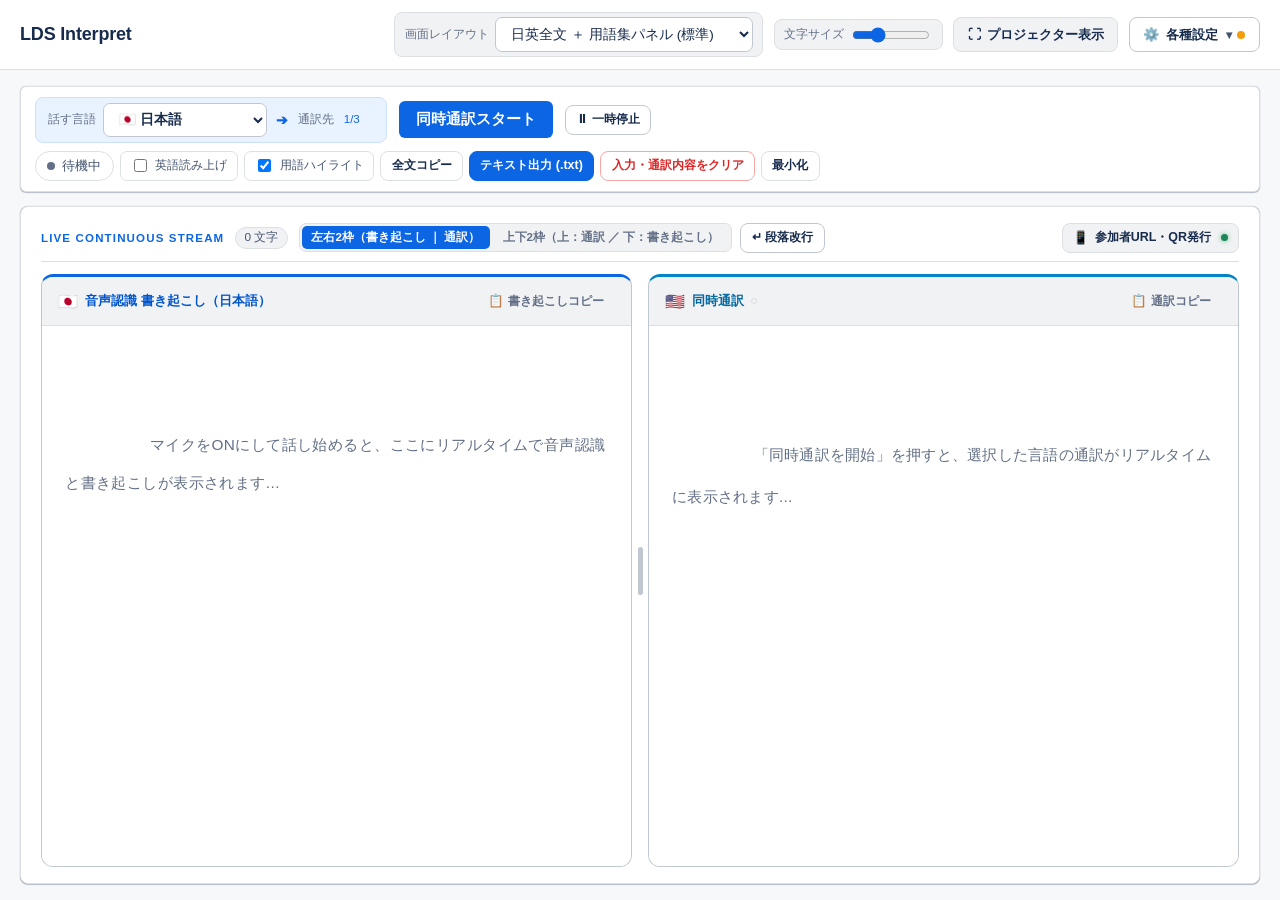
==== commit 8282d535: "Hide worship scene selector from header" ====
--- a/index.html
+++ b/index.html
@@ -28,7 +28,7 @@
 
     <!-- 礼拝シーン切替 & 表示モード切替 -->
     <div class="header-controls">
-      <div class="control-group">
+      <div class="control-group" hidden>
         <label for="sceneModeSelect" class="control-label">礼拝シーン</label>
         <select id="sceneModeSelect" class="select-input" title="礼拝の場面に応じた英語の文体・トーンを自動調整します">
           <option value="sermon">説教・メッセージ (Sermon)</option>
--- a/styles.css
+++ b/styles.css
@@ -248,6 +248,10 @@
   border: 1px solid var(--border-subtle);
 }
 
+.control-group[hidden] {
+  display: none !important;
+}
+
 .control-label {
   font-size: 0.74rem;
   color: var(--text-muted);
